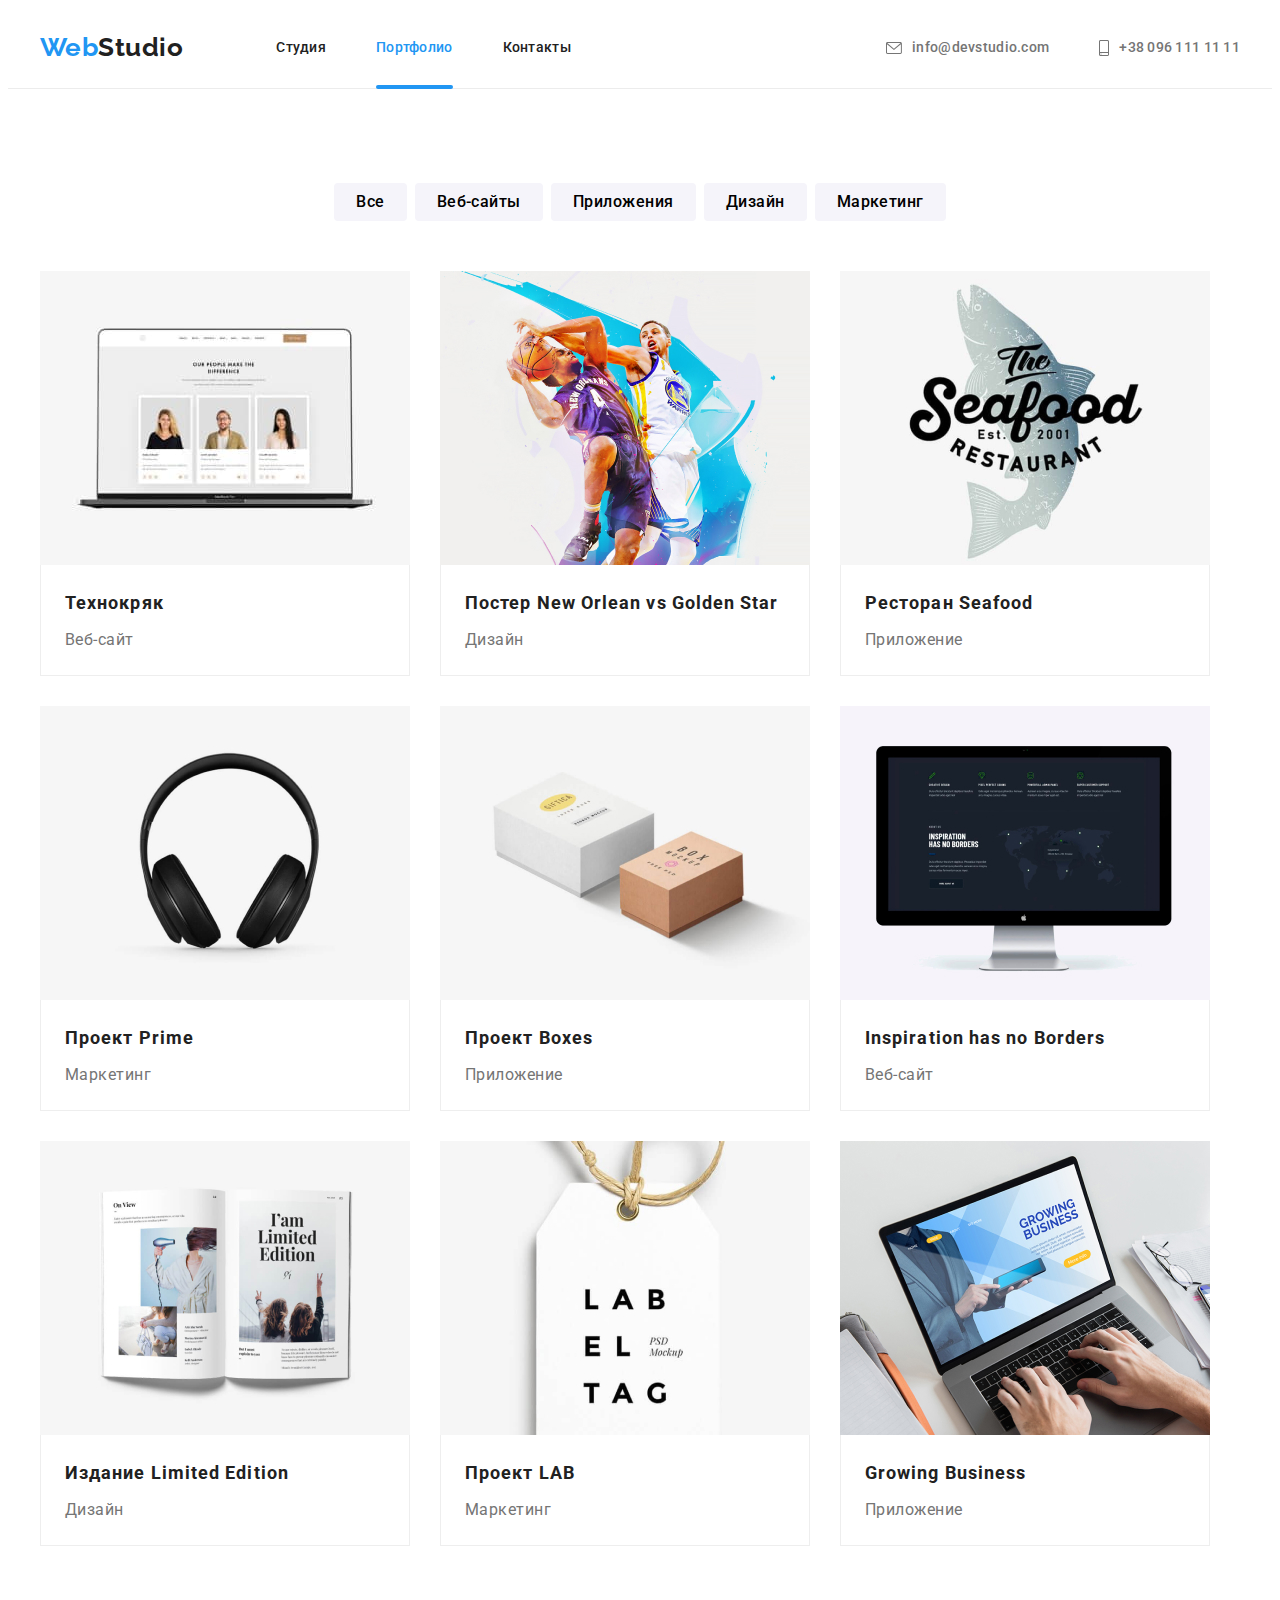
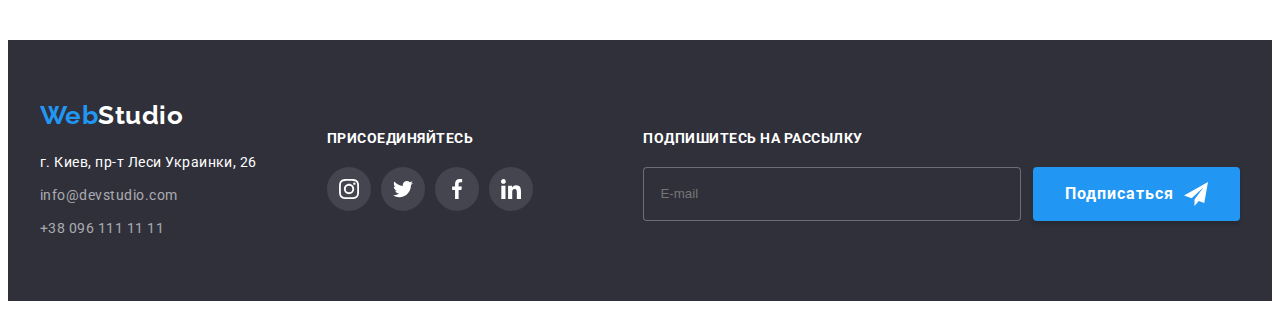
==== portfolio.html @ d3c924a5 "copy-hw-06" ====
<!DOCTYPE html>
<html lang="en">
  <head>
    <meta charset="UTF-8" />
    <meta http-equiv="X-UA-Compatible" content="IE=edge" />
    <meta name="viewport" content="width=device-width, initial-scale=1.0" />
    <title>Document</title>
    <link
      href="https://fonts.googleapis.com/css2?family=Raleway:wght@700&family=Roboto:wght@400;500;700;900&display=swap"
      rel="stylesheet"
    />

    <link
      rel="stylesheet"
      href="https://cdnjs.cloudflare.com/ajax/libs/modern-normalize/1.1.0/modern-normalize.min.css"
      integrity="sha512-wpPYUAdjBVSE4KJnH1VR1HeZfpl1ub8YT/NKx4PuQ5NmX2tKuGu6U/JRp5y+Y8XG2tV+wKQpNHVUX03MfMFn9Q=="
      crossorigin="anonymous"
      referrerpolicy="no-referrer"
    />
    <link rel="stylesheet" href="./css/styles.css" />
  </head>
  <body>
    <!--шапка сайта-->
    <header>
      <div class="container header-list">
        <a href="/" class="logo">Web<span class="logo-black">Studio</span></a>
        <nav class="nav">
          <ul class="site-nav list">
            <li class="header-item">
              <a href="./index.html" class="nav-link">Студия</a>
            </li>
            <li class="header-item">
              <a href="./portfolio.html" class="nav-link current">Портфолио</a>
            </li>
            <li class="header-item">
              <a href="" class="nav-link">Контакты</a>
            </li>
          </ul>
        </nav>

        <ul class="contact-list list">
          <li class="header-item">
            <a href="mailto:info@devstudio.com" class="contact-link">
              <svg class="contact-link-icon" width="16px" height="12px">
                <use href="./images/symbol-defs.svg#icon-envelope"></use>
              </svg>
              info@devstudio.com
            </a>
          </li>
          <li class="header-item">
            <a href="tel:+380961111111" class="contact-link"
              ><svg class="contact-link-tel" width="10px" height="16px">
                <use href="./images/symbol-defs.svg#icon-smartphone"></use>
              </svg>
              +38 096 111 11 11</a
            >
          </li>
        </ul>
      </div>
    </header>

    <main>
      <!--фитльр портфолио -->
      <section class="section-project">
        <div class="container">
          <h2 class="visually-hidden">Список фильтра кнопок</h2>

          <ul class="filter-list list">
            <li class="button-item">
              <button type="button" class="secondary-button">Все</button>
            </li>
            <li class="button-item">
              <button type="button" class="secondary-button">Веб-сайты</button>
            </li>
            <li class="button-item">
              <button type="button" class="secondary-button">Приложения</button>
            </li>
            <li class="button-item">
              <button type="button" class="secondary-button">Дизайн</button>
            </li>
            <li class="button-item">
              <button type="button" class="secondary-button">Маркетинг</button>
            </li>
          </ul>
        </div>

        <!-- Работы студии-->

        <div class="container">
          <h2 class="visually-hidden">список работ</h2>
          <ul class="portfolio-list list">
            <li class="portfolio-item">
              <div class="portfolio-img">
                <img
                  src="./images/technokryak.jpg"
                  alt="Технокряк"
                  width="370"
                />
                <div class="portfolio-overlay">
                  <p class="portfolio-overlay-text">
                    Технокряк это современная площадка распространения
                    коронавируса. Компании используют эту платформу для
                    цифрового шпионажа и атак на защищённые сервера конкурентов.
                  </p>
                </div>
              </div>
              <div class="portfolio-project-name">
                <h3 class="portfolio-title">Технокряк</h3>
                <p class="portfolio-text">Веб-сайт</p>
              </div>
            </li>
            <li class="portfolio-item">
              <div class="portfolio-img">
                <img
                  src="./images/poster.jpg"
                  alt="Постер New Orlean vs Golden Star"
                  width="370"
                />
                <div class="portfolio-overlay">
                  <p class="portfolio-overlay-text">
                    Технокряк это современная площадка распространения
                    коронавируса. Компании используют эту платформу для
                    цифрового шпионажа и атак на защищённые сервера конкурентов.
                  </p>
                </div>
              </div>
              <div class="portfolio-project-name">
                <h3 class="portfolio-title">
                  Постер New Orlean vs Golden Star
                </h3>
                <p class="portfolio-text">Дизайн</p>
              </div>
            </li>
            <li class="portfolio-item">
              <div class="portfolio-img">
                <img
                  src="./images/restourant.jpg"
                  alt="Ресторан Seafood "
                  width="370"
                />
                <div class="portfolio-overlay">
                  <p class="portfolio-overlay-text">
                    Технокряк это современная площадка распространения
                    коронавируса. Компании используют эту платформу для
                    цифрового шпионажа и атак на защищённые сервера конкурентов.
                  </p>
                </div>
              </div>
              <div class="portfolio-project-name">
                <h3 class="portfolio-title">Ресторан Seafood</h3>
                <p class="portfolio-text">Приложение</p>
              </div>
            </li>
            <li class="portfolio-item">
              <div class="portfolio-img">
                <img
                  src="./images/project-prime.jpg"
                  alt="Проект Prime "
                  width="370"
                />
                <div class="portfolio-overlay">
                  <p class="portfolio-overlay-text">
                    Технокряк это современная площадка распространения
                    коронавируса. Компании используют эту платформу для
                    цифрового шпионажа и атак на защищённые сервера конкурентов.
                  </p>
                </div>
              </div>
              <div class="portfolio-project-name">
                <h3 class="portfolio-title">Проект Prime</h3>
                <p class="portfolio-text">Маркетинг</p>
              </div>
            </li>
            <li class="portfolio-item">
              <div class="portfolio-img">
                <img
                  src="./images/project-boxes.jpg"
                  alt="Проект Boxes "
                  width="370"
                />
                <div class="portfolio-overlay">
                  <p class="portfolio-overlay-text">
                    Технокряк это современная площадка распространения
                    коронавируса. Компании используют эту платформу для
                    цифрового шпионажа и атак на защищённые сервера конкурентов.
                  </p>
                </div>
              </div>
              <div class="portfolio-project-name">
                <h3 class="portfolio-title">Проект Boxes</h3>
                <p class="portfolio-text">Приложение</p>
              </div>
            </li>
            <li class="portfolio-item">
              <div class="portfolio-img">
                <img
                  src="./images/inspiration.jpg"
                  alt="Inspiration has no Borders"
                  width="370"
                />
                <div class="portfolio-overlay">
                  <p class="portfolio-overlay-text">
                    Технокряк это современная площадка распространения
                    коронавируса. Компании используют эту платформу для
                    цифрового шпионажа и атак на защищённые сервера конкурентов.
                  </p>
                </div>
              </div>
              <div class="portfolio-project-name">
                <h3 class="portfolio-title">Inspiration has no Borders</h3>
                <p class="portfolio-text">Веб-сайт</p>
              </div>
            </li>
            <li class="portfolio-item">
              <div class="portfolio-img">
                <img
                  src="./images/limited-edition.jpg"
                  alt="Издание Limited Edition"
                  width="370"
                />
                <div class="portfolio-overlay">
                  <p class="portfolio-overlay-text">
                    Технокряк это современная площадка распространения
                    коронавируса. Компании используют эту платформу для
                    цифрового шпионажа и атак на защищённые сервера конкурентов.
                  </p>
                </div>
              </div>
              <div class="portfolio-project-name">
                <h3 class="portfolio-title">Издание Limited Edition</h3>
                <p class="portfolio-text">Дизайн</p>
              </div>
            </li>
            <li class="portfolio-item">
              <div class="portfolio-img">
                <img
                  src="./images/project-lab.jpg"
                  alt="Проект LAB"
                  width="370"
                />
                <div class="portfolio-overlay">
                  <p class="portfolio-overlay-text">
                    Технокряк это современная площадка распространения
                    коронавируса. Компании используют эту платформу для
                    цифрового шпионажа и атак на защищённые сервера конкурентов.
                  </p>
                </div>
              </div>
              <div class="portfolio-project-name">
                <h3 class="portfolio-title">Проект LAB</h3>
                <p class="portfolio-text">Маркетинг</p>
              </div>
            </li>
            <li class="portfolio-item">
              <div class="portfolio-img">
                <img
                  src="./images/growing-business.jpg"
                  alt="Growing Business"
                  width="370"
                />
                <div class="portfolio-overlay">
                  <p class="portfolio-overlay-text">
                    Технокряк это современная площадка распространения
                    коронавируса. Компании используют эту платформу для
                    цифрового шпионажа и атак на защищённые сервера конкурентов.
                  </p>
                </div>
              </div>
              <div class="portfolio-project-name">
                <h3 class="portfolio-title">Growing Business</h3>
                <p class="portfolio-text">Приложение</p>
              </div>
            </li>
          </ul>
        </div>
      </section>
    </main>
    <footer class="footer">
      <div class="container">
        <a href="/" class="logo">Web<span class="logo-white">Studio</span></a>
        <div class="footer-list">
          <address class="address">
            <ul class="secondary-contact list">
              <li class="footer-item">
                <a
                  href="https://www.google.com.ua/maps/place/%D0%B1%D1%83%D0%BB.+%D0%9B%D0%B5%D1%81%D0%B8+%D0%A3%D0%BA%D1%80%D0%B0%D0%B8%D0%BD%D0%BA%D0%B8,+26,+%D0%9A%D0%B8%D0%B5%D0%B2,+02000/@50.4265841,30.5361971,17z/data=!3m1!4b1!4m5!3m4!1s0x40d4cf0e033ecbe9:0x57a4dffefec77da0!8m2!3d50.4265807!4d30.5383858?hl=ru"
                  class="map-link"
                  >г. Киев, пр-т Леси Украинки, 26</a
                >
              </li>
              <li class="footer-item">
                <a
                  href="mailto:info@devstudio.com"
                  class="secondary-contact-link"
                  >info@devstudio.com</a
                >
              </li>
              <li class="footer-item">
                <a href="tel:+380961111111" class="secondary-contact-link"
                  >+38 096 111 11 11</a
                >
              </li>
            </ul>
          </address>
          <div class="footer-social">
            <h2 class="footer-title">присоединяйтесь</h2>
            <ul class="icon-footer list">
              <li class="icon-footer-list">
                <a href="" class="icon-footer-link">
                  <svg class="icon-footer-item" width="20px" height="20px">
                    <use href="./images/symbol-defs.svg#icon-instagram"></use>
                  </svg>
                </a>
              </li>
              <li class="icon-footer-list">
                <a href="" class="icon-footer-link">
                  <svg class="icon-footer-item" width="20px" height="20px">
                    <use href="./images/symbol-defs.svg#icon-twitter"></use>
                  </svg>
                </a>
              </li>
              <li class="icon-footer-list">
                <a href="" class="icon-footer-link">
                  <svg class="icon-footer-item" width="20px" height="20px">
                    <use href="./images/symbol-defs.svg#icon-facebook"></use>
                  </svg>
                </a>
              </li>
              <li class="icon-footer-list">
                <a href="" class="icon-footer-link">
                  <svg class="icon-footer-item" width="20px" height="20px">
                    <use href="./images/symbol-defs.svg#icon-linkedin"></use>
                  </svg>
                </a>
              </li>
            </ul>
          </div>

          <div class="footer-form-list">
            <h2 class="footer-title">Подпишитесь на рассылку</h2>
            <form action="" class="footer-form">
              <input
                type="email"
                name="user-name"
                placeholder="E-mail"
                class="footer-input"
              />
              <button type="submit" class="primary-button primary-button-flex">
                Подписаться
                <svg class="icon-footer-button" width="24px" height="24px">
                  <use href="./images/symbol.svg#icon-telegram"></use>
                </svg>
              </button>
            </form>
          </div>
        </div>
      </div>
    </footer>
  </body>
</html>
---- css/styles.css ----
/* Цвет основнго текста #757575 */

/* Вторичный текст текста #212121 */

/* Белый цвет #FFFFFF */

/* Акцент #2196F3 */

/* Цвет текста в футере rgba(255, 255, 255, 0.6) */

:root {
  --primary-text-color: #757575;
  --title-text-color: #212121;
  --accent-color: #2196f3;
  --primary-white-color: #ffffff;
  --icon-white-color: #ffffff;
  --second-bg-color: #2f303a;
  --footer-text-color: rgba(255, 255, 255, 0.6);
  --second-button-bg-color: #f5f4fa;
  --border-header-color: #ececec;
  --border-color: #eeeeee;
  --social-color: #afb1b8;
}

body {
  color: var(--primary-text-color);
  background-color: var(--primary-white-color);
  font-family: Roboto, sans-serif;
  letter-spacing: 0.03em;
}

h1,
h2,
h3,
h4,
h5,
h6,
p,
ul {
  margin: 0;
  padding: 0;
}

.visually-hidden {
  position: absolute;
  white-space: nowrap;
  width: 1px;
  height: 1px;
  overflow: hidden;
  border: 0;
  padding: 0;
  clip: rect(0 0 0 0);
  clip-path: inset(50%);
  margin: -1px;
}

header {
  border-bottom: 1px solid var(--border-header-color);
}

.header-list {
  display: flex;
  align-items: center;
}
.logo {
  color: var(--accent-color);
  text-decoration: none;
  font-family: Raleway, sans-serif;
  font-weight: bold;
  font-size: 26px;
  line-height: 1.2;
}
.logo-black {
  color: var(--title-text-color);
}
.logo-white {
  color: var(--primary-white-color);
}

.nav {
  margin-left: 93px;
}
.site-nav {
  display: flex;
}

.header-item {
  margin-left: 0px;
}

.header-item:not(:first-child) {
  margin-left: 50px;
}
.list {
  list-style: none;
}
.nav-link {
  display: block;
  padding-top: 32px;
  padding-bottom: 32px;
  color: var(--title-text-color);
  text-decoration: none;
  font-weight: 500;
  font-size: 14px;
  line-height: 1.14;
  letter-spacing: 0.02em;

  transition: color 250ms cubic-bezier(0.4, 0, 0.2, 1);
}
.nav-link.current {
  color: var(--accent-color);
  position: relative;
}

.current::after {
  content: "";

  position: absolute;
  left: 0;
  bottom: -1px;

  display: block;
  width: 100%;
  height: 4px;
  background-color: var(--accent-color);
  border-radius: 2px;
}

.contact-list {
  display: flex;
  margin-left: auto;
}
.contact-link {
  display: flex;
  align-items: center;
  color: var(--primary-text-color);
  text-decoration: none;
  font-weight: 500;
  font-size: 14px;
  line-height: 1.14;
  letter-spacing: 0.02em;

  transition: color 250ms cubic-bezier(0.4, 0, 0.2, 1);
}

.nav-link:hover,
.nav-link:focus {
  color: var(--accent-color);
}

.contact-link-icon {
  margin-right: 10px;
  fill: currentColor;
}

.contact-link-tel {
  margin-right: 10px;
  fill: currentColor;
}

.contact-link:hover,
.contact-link:focus {
  color: var(--accent-color);
}

img {
  display: block;
  max-width: 100%;
  height: auto;
}

.container {
  margin: 0 auto;
  width: 1200px;
  padding: 0 15px;
}

.section-quality {
  padding-top: 94px;
  padding-bottom: 47px;
}

.section-company {
  padding-top: 47px;
  padding-bottom: 47px;
}

.section-team {
  background-color: var(--second-button-bg-color);
  padding-top: 47px;
  padding-bottom: 94px;
}

/* hero */
.hero {
  background-color: var(--second-bg-color);
  text-align: center;
  padding: 200px 0;
}
.hero-title {
  color: var(--primary-white-color);
  font-weight: 900;
  font-size: 44px;
  line-height: 1.36;
  letter-spacing: 0.06em;
  text-transform: uppercase;
  margin-bottom: 30px;
}

/* Overlay */
.hero-overlay {
  max-width: 1600px;
  margin: 0 auto;
  background-image: linear-gradient(
      rgba(47, 48, 58, 0.4),
      rgba(47, 48, 58, 0.4)
    ),
    url("../images/hero-img.jpg");
  background-size: cover;
  background-position: center;
}

.backdrop {
  position: fixed;
  z-index: 100;
  top: 0;
  left: 0;
  width: 100%;
  height: 100%;
  background: rgba(0, 0, 0, 0.2);
  transition: opacity 250ms cubic-bezier(0.4, 0, 0.2, 1),
    visibility 250ms cubic-bezier(0.4, 0, 0.2, 1);
}

.is-hidden {
  opacity: 0;
  pointer-events: none;
  visibility: hidden;
}

.backdrop.is-hidden .modal {
  transform: translate(-50%, -50%) scale(0.4);
}

.modal {
  position: absolute;
  top: 50%;
  left: 50%;

  width: 528px;
  min-height: 581px;
  padding: 40px;
  background-color: var(--primary-white-color);
  box-shadow: 0px 1px 3px rgba(0, 0, 0, 0.12), 0px 1px 1px rgba(0, 0, 0, 0.14),
    0px 2px 1px rgba(0, 0, 0, 0.2);
  border-radius: 4px;
  transform: translate(-50%, -50%) scale(1);
  transition: transform 350ms cubic-bezier(0.4, 0, 0.2, 1);
}

.modal-close {
  position: absolute;
  top: 8px;
  right: 8px;
  border: 1px solid rgba(0, 0, 0, 0.1);
  border-radius: 50%;
  background-color: var(--primary-white-color);
  width: 30px;
  height: 30px;
  cursor: pointer;
  display: flex;
  align-items: center;
  justify-content: center;
  transition: color 250ms cubic-bezier(0.4, 0, 0.2, 1);
}

.icon-close {
  fill: currentColor;
}

.modal-close:hover,
.modal-close:focus {
  color: var(--accent-color);
}

.modal-title {
  font-weight: 700;
  font-size: 20px;
  line-height: 1.15;
  text-align: center;
  color: var(--title-text-color);
  margin-bottom: 12px;
}
.form-fild-input {
  margin-bottom: 10px;
}
.input-wrap {
  position: relative;
}
.icon-input {
  position: absolute;
  top: 50%;
  transform: translateY(-50%);
  left: 12px;
  transition: fill 250ms cubic-bezier(0.4, 0, 0.2, 1);
}

.input:focus + .icon-input {
  fill: var(--accent-color);
}

.input:focus,
.textarea-text:focus {
  border-color: var(--accent-color);
}
.label {
  display: block;
  text-align: left;
  font-size: 12px;
  line-height: 1.17;
  letter-spacing: 0.01em;
  margin-bottom: 4px;
}
.input {
  width: 448px;
  height: 40px;
  padding-left: 42px;
  border: 1px solid rgba(33, 33, 33, 0.2);
  border-radius: 4px;
  outline: none;
  cursor: pointer;
  transition: border-color 250ms cubic-bezier(0.4, 0, 0.2, 1);
}

.form-fild-textarea {
  margin-bottom: 20px;
}
.textarea-text {
  width: 100%;
  height: 120px;
  border: 1px solid rgba(33, 33, 33, 0.2);
  border-radius: 4px;
  padding: 12px 16px;

  outline: none;
  resize: none;
  cursor: pointer;
  transition: border-color 250ms cubic-bezier(0.4, 0, 0.2, 1);
}

.textarea-text::placeholder {
  font-size: 14px;
  line-height: 1.14;
  letter-spacing: 0.01em;
  color: rgba(117, 117, 117, 0.5);
}

.form-field-checkbox {
  display: flex;
  margin-bottom: 30px;
  align-items: center;
}
.contract-text {
  display: flex;
  align-items: center;
  font-size: 14px;
  line-height: 1.71;
}

.contract-link {
  font-size: 14px;
  line-height: 1.71;
  color: var(--accent-color);
  margin-left: 7px;
}
.check-item {
  display: flex;
  align-items: center;
  justify-content: center;
  width: 16px;
  height: 15px;
  border: 2px solid var(--title-text-color);
  border-radius: 2px;
  margin-right: 8px;
  cursor: pointer;
  transition: background-color 250ms cubic-bezier(0.4, 0, 0.2, 1);
}

.icon-check {
  fill: var(--icon-white-color);
}
.checkbox:checked + .check-item {
  background-color: var(--accent-color);
  border: none;
}

/* section */

.section-title {
  color: var(--title-text-color);
  font-size: 36px;
  line-height: 1.17;
  margin-bottom: 50px;
}

/* quality */
.quality-list {
  display: flex;
}

.main-item {
  margin-left: 0px;
}

.main-item:not(:first-child) {
  margin-left: 30px;
}
.quality-title {
  color: var(--title-text-color);
  font-size: 14px;
  line-height: 1.14;
  text-transform: uppercase;
  margin-bottom: 10px;
}
.quality-text {
  font-size: 14px;
  line-height: 1.71;
}

.icon-quality {
  display: flex;
  background: var(--second-button-bg-color);
  margin-bottom: 30px;
  padding: 25px 0px;
  justify-content: center;
  border-radius: 4px;
}

.icon {
  display: block;
}

.service-list {
  display: flex;
}

.service-img {
  position: relative;
}

.service-overlay {
  position: absolute;
  display: flex;
  align-items: center;
  justify-content: center;
  left: 0px;
  bottom: 0px;
  width: 100%;
  height: 70px;

  background-color: rgba(47, 48, 58, 0.8);
}

.service-overlay-text {
  font-weight: 700;
  font-size: 14px;
  line-height: 1.14;
  text-transform: uppercase;
  color: var(--primary-white-color);
}

.team-list {
  display: flex;
}

.teamate-info {
  background-color: var(--primary-white-color);
  padding: 30px 0;
  border-radius: 0px 0px 4px 4px;
}
.teamate-name {
  color: var(--title-text-color);
  font-weight: 500;
  font-size: 16px;
  line-height: 1.19;
  margin-bottom: 10px;
  text-align: center;
}
.teamate-text {
  font-size: 16px;
  line-height: 1.19;
  text-align: center;
  margin-bottom: 16px;
}

.team-shadow {
  box-shadow: 0px 1px 3px rgba(0, 0, 0, 0.12), 0px 1px 1px rgba(0, 0, 0, 0.14),
    0px 2px 1px rgba(0, 0, 0, 0.2);
}

.icon-social {
  display: flex;
  justify-content: center;
}

.icon-contact-link {
  display: flex;
  justify-content: center;
  align-items: center;
  width: 44px;
  height: 44px;
  border-radius: 50%;
  color: var(--social-color);

  transition: color 250ms cubic-bezier(0.4, 0, 0.2, 1),
    background-color 250ms cubic-bezier(0.4, 0, 0.2, 1);
}

.icon-social-item {
  fill: currentColor;
}
.icon-contact-link:hover,
.icon-contact-link:focus {
  background-color: var(--accent-color);
  color: var(--icon-white-color);
}

.icon-contact-list:not(:first-child) {
  margin-left: 10px;
}

/* client */
.section-client {
  padding: 94px 0;
}
.client-title {
  font-size: 36px;
  line-height: 1.17;
  color: var(--title-text-color);
  text-align: center;
  margin-bottom: 50px;
}
.client {
  display: flex;
}
.icon-client {
  display: flex;
  justify-content: center;
  width: 170px;
  padding: 16px 0;
  border: 1px solid var(--social-color);
  border-radius: 4px;
  color: var(--social-color);
  transition: color 250ms cubic-bezier(0.4, 0, 0.2, 1),
    border 250ms cubic-bezier(0.4, 0, 0.2, 1);
}
.client-list:not(:first-child) {
  margin-left: 30px;
}
.icon-client-item {
  fill: currentColor;
}

.icon-client:focus,
.icon-client:hover {
  border: 1px solid var(--accent-color);
  color: var(--accent-color);
}
/* button */
.primary-button {
  background-color: var(--accent-color);
  cursor: pointer;
  color: var(--primary-white-color);
  font-family: inherit;
  font-weight: bold;
  font-size: 16px;
  line-height: 1.87;
  letter-spacing: 0.06em;
  padding: 10px 32px;
  border: 0px;
  border-radius: 4px;
  display: block;
  min-width: 200px;
  min-height: 50px;
  margin: 0 auto;
  box-shadow: 0px 4px 4px rgba(0, 0, 0, 0.15);
}

.secondary-button {
  padding: 6px 22px;
  background-color: var(--second-button-bg-color);
  cursor: pointer;
  font-family: inherit;
  font-weight: 500;
  font-size: 16px;
  line-height: 1.62;
  letter-spacing: 0.03em;
  border: 0px;
  border-radius: 4px;
  transition: color 250ms cubic-bezier(0.4, 0, 0.2, 1),
    background-color 250ms cubic-bezier(0.4, 0, 0.2, 1),
    box-shadow 250ms cubic-bezier(0.4, 0, 0.2, 1);
}

.button-item {
  margin-left: 0px;
}

.button-item:not(:first-child) {
  margin-left: 8px;
}

.secondary-button:hover,
.secondary-button:focus {
  background-color: var(--accent-color);
  color: var(--primary-white-color);
  box-shadow: 0px 3px 1px rgba(0, 0, 0, 0.1), 0px 1px 2px rgba(0, 0, 0, 0.08),
    0px 2px 2px rgba(0, 0, 0, 0.12);
}

.footer {
  background-color: var(--second-bg-color);
  padding: 60px 0;
}

.footer-list {
  display: flex;
}
.address {
  font-style: normal;
  margin-top: 20px;
}

.map-link {
  display: inline-block;
  color: var(--primary-white-color);
  text-decoration: none;
  font-size: 14px;
  line-height: 1.71;
  transition: color 250ms cubic-bezier(0.4, 0, 0.2, 1);
}

.secondary-contact-link {
  display: inline-block;
  color: var(--footer-text-color);
  text-decoration: none;
  font-size: 14px;
  line-height: 1.71;
  transition: color 250ms cubic-bezier(0.4, 0, 0.2, 1);
}

.map-link:hover,
.map-link:focus {
  color: var(--accent-color);
}
.secondary-contact-link:hover,
.secondary-contact-link:focus {
  color: var(--accent-color);
}

.footer-item {
  margin-bottom: 0;
}

.footer-item:not(:last-child) {
  margin-bottom: 9px;
}

.footer-social {
  margin-left: 70px;
}
.footer-title {
  font-size: 14px;
  line-height: 1.14;
  color: var(--primary-white-color);
  text-transform: uppercase;
  margin-bottom: 20px;
}

.icon-footer {
  display: flex;
}

.icon-footer-link {
  display: flex;
  justify-content: center;
  align-items: center;
  width: 44px;
  height: 44px;
  border-radius: 50%;
  color: var(--icon-white-color);
  background-color: rgba(255, 255, 255, 0.1);
  transition: background-color 250ms cubic-bezier(0.4, 0, 0.2, 1);
}

.icon-footer-link:hover,
.icon-footer-link:focus {
  background-color: var(--accent-color);
}

.icon-footer-item {
  fill: currentColor;
}

.icon-footer-list:not(:first-child) {
  margin-left: 10px;
}

.footer-form {
  display: flex;
}

.footer-form-list {
  margin-left: auto;
}
.footer-input {
  width: 358px;
  height: 50px;
  margin-right: 12px;
  padding-left: 16px;
  border: 1px solid rgba(255, 255, 255, 0.3);
  border-radius: 4px;
  background-color: var(--second-bg-color);
  outline: none;
  color: var(--icon-white-color);
}
.primary-button-flex {
  display: flex;
  align-items: center;
}

.icon-footer-button {
  fill: currentColor;
  margin-left: 10px;
}
/* Portfolio */

.section-project {
  padding: 94px 0;
}

.filter-list {
  display: flex;
  justify-content: center;
  margin-bottom: 50px;
}

.portfolio-project-name {
  padding: 20px 24px;
  border: 1px solid var(--border-color);
  border-top: none;
}

.portfolio-list {
  display: flex;
  flex-wrap: wrap;
}

.portfolio-item {
  width: 370px;
}
.portfolio-item:not(:nth-child(3n)) {
  margin-right: 30px;
}

.portfolio-item:not(:nth-last-child(-n + 3)) {
  margin-bottom: 30px;
}

.portfolio-item:hover,
.portfolio-item:focus {
  box-shadow: 0px 1px 1px rgba(0, 0, 0, 0.12), 0px 4px 4px rgba(0, 0, 0, 0.06),
    1px 4px 6px rgba(0, 0, 0, 0.16);
}

.portfolio-img {
  position: relative;
  overflow: hidden;
}

.portfolio-item:focus .portfolio-overlay,
.portfolio-item:hover .portfolio-overlay {
  transform: translateY(0);
}

.portfolio-overlay {
  position: absolute;
  top: 0;
  left: 0;
  width: 100%;
  height: 100%;
  padding: 63px 24px;
  background: rgba(33, 150, 243, 0.9);

  transform: translatey(100%);
  transition: transform 250ms cubic-bezier(0.4, 0, 0.2, 1);
}

.portfolio-overlay-text {
  font-size: 18px;
  line-height: 1.56;

  color: var(--primary-white-color);
}

.portfolio-title {
  margin-bottom: 4px;
  color: var(--title-text-color);
  font-size: 18px;
  line-height: 2;
  letter-spacing: 0.06em;
}
.portfolio-text {
  font-size: 16px;
  line-height: 1.87;
  letter-spacing: 0.03em;
}
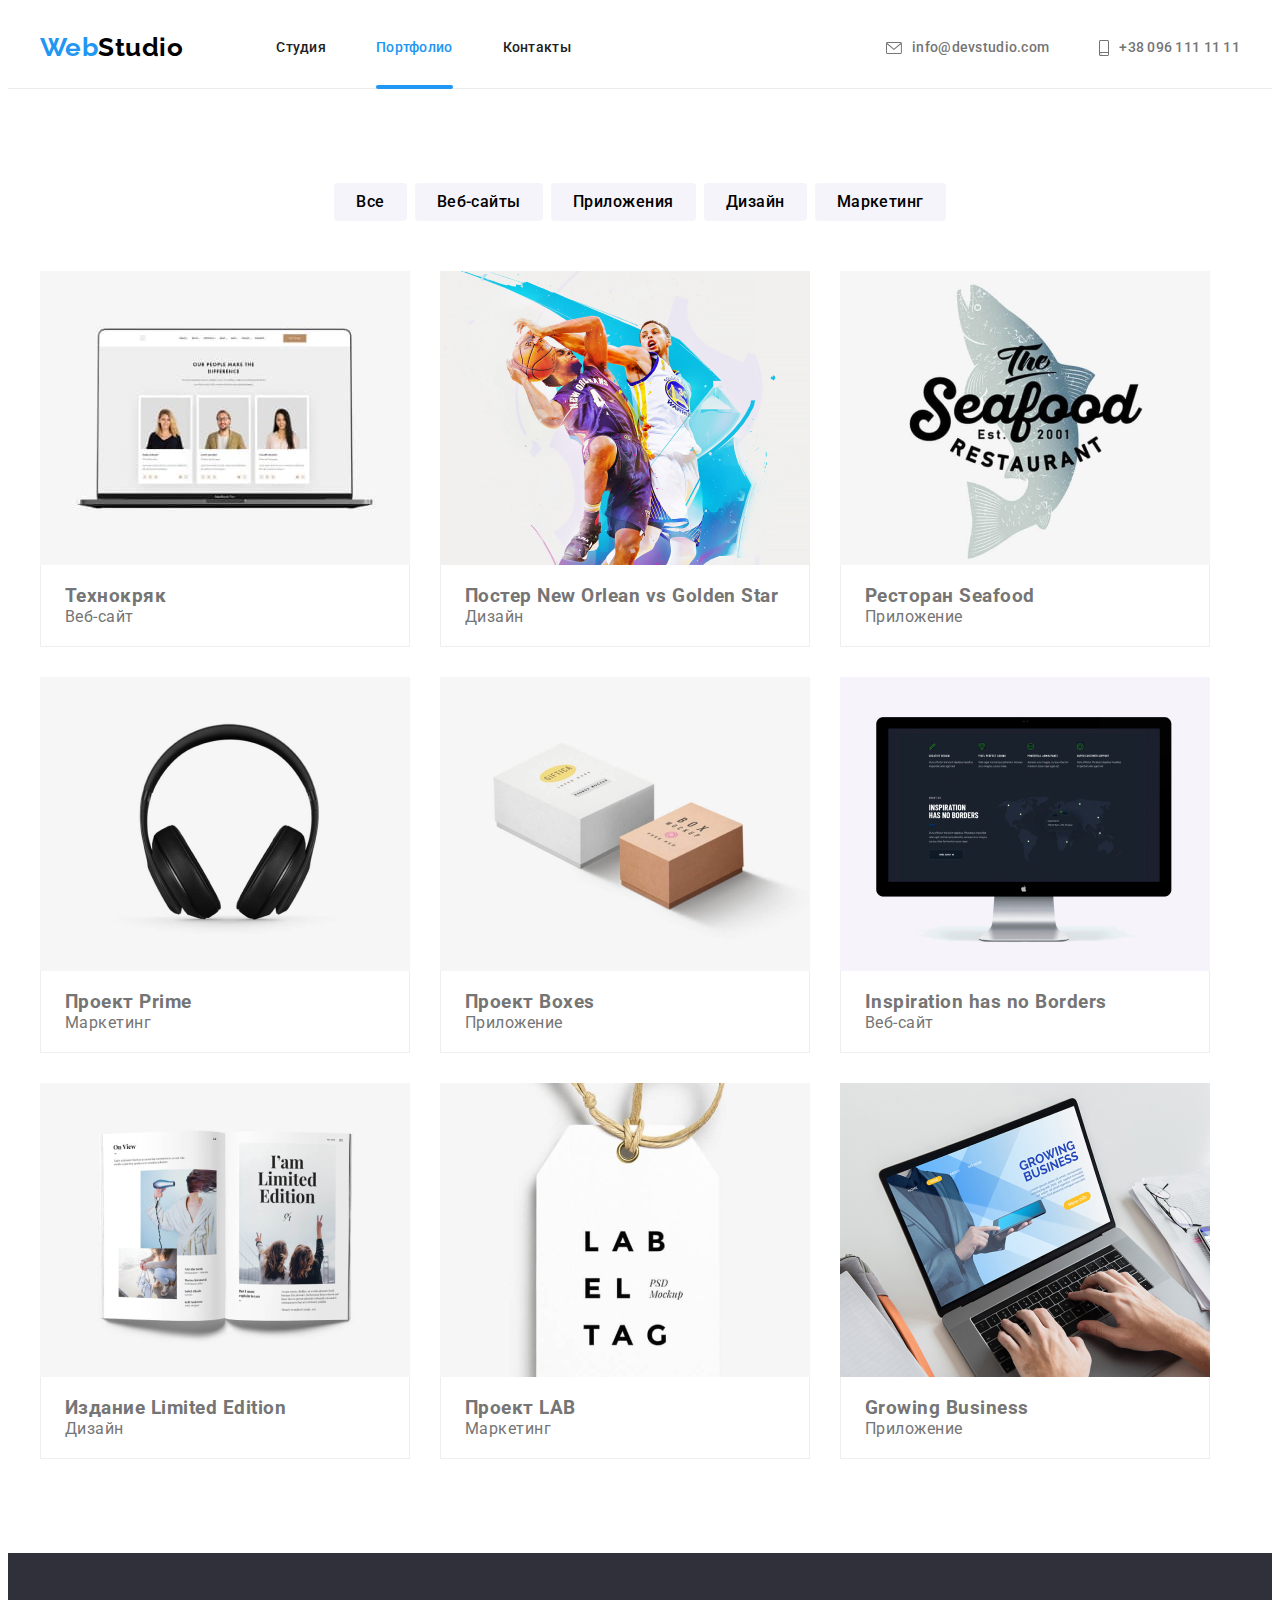
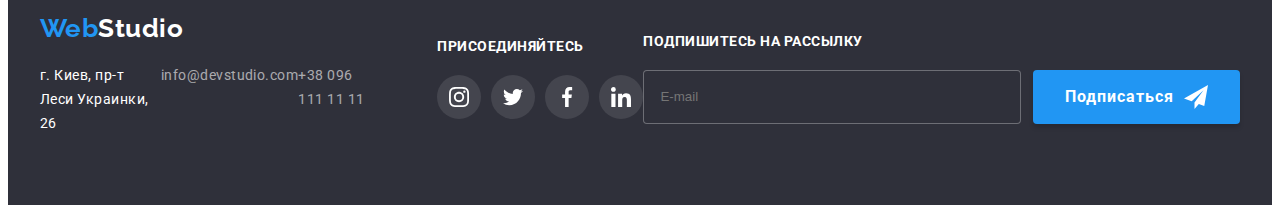
==== commit 0da42fa8: "correction-hw-07" ====
--- a/portfolio.html
+++ b/portfolio.html
@@ -18,257 +18,259 @@
       referrerpolicy="no-referrer"
     />
     <link rel="stylesheet" href="./css/styles.css" />
+    <link rel="stylesheet" href="./css/main.min.css" />
   </head>
   <body>
     <!--шапка сайта-->
-    <header>
-      <div class="container header-list">
-        <a href="/" class="logo">Web<span class="logo-black">Studio</span></a>
-        <nav class="nav">
+    <header class="header">
+      <div class="container header__list">
+        <a href="/" class="logo">Web<span class="logo__studio">Studio</span></a>
+        <nav class="header__nav">
           <ul class="site-nav list">
             <li class="header-item">
-              <a href="./index.html" class="nav-link">Студия</a>
-            </li>
-            <li class="header-item">
-              <a href="./portfolio.html" class="nav-link current">Портфолио</a>
-            </li>
-            <li class="header-item">
-              <a href="" class="nav-link">Контакты</a>
+              <a href="./index.html" class="site-nav__link">Студия</a>
+            </li>
+            <li class="header-item">
+              <a href="./portfolio.html" class="site-nav__link current"
+                >Портфолио</a
+              >
+            </li>
+            <li class="header-item">
+              <a href="" class="site-nav__link">Контакты</a>
             </li>
           </ul>
         </nav>
-
-        <ul class="contact-list list">
-          <li class="header-item">
-            <a href="mailto:info@devstudio.com" class="contact-link">
-              <svg class="contact-link-icon" width="16px" height="12px">
-                <use href="./images/symbol-defs.svg#icon-envelope"></use>
-              </svg>
-              info@devstudio.com
-            </a>
-          </li>
-          <li class="header-item">
-            <a href="tel:+380961111111" class="contact-link"
-              ><svg class="contact-link-tel" width="10px" height="16px">
-                <use href="./images/symbol-defs.svg#icon-smartphone"></use>
-              </svg>
-              +38 096 111 11 11</a
-            >
-          </li>
-        </ul>
+        <div class="header__contact">
+          <ul class="contact-list list">
+            <li class="header-item">
+              <a href="mailto:info@devstudio.com" class="contact-list__link">
+                <svg class="contact-list__icon" width="16px" height="12px">
+                  <use href="./images/symbol-defs.svg#icon-envelope"></use>
+                </svg>
+                info@devstudio.com
+              </a>
+            </li>
+            <li class="header-item">
+              <a href="tel:+380961111111" class="contact-list__link"
+                ><svg class="contact-list__icon" width="10px" height="16px">
+                  <use href="./images/symbol-defs.svg#icon-smartphone"></use>
+                </svg>
+                +38 096 111 11 11</a
+              >
+            </li>
+          </ul>
+        </div>
       </div>
     </header>
 
     <main>
       <!--фитльр портфолио -->
-      <section class="section-project">
+      <section class="section">
         <div class="container">
           <h2 class="visually-hidden">Список фильтра кнопок</h2>
 
           <ul class="filter-list list">
-            <li class="button-item">
+            <li class="filter-list__item">
               <button type="button" class="secondary-button">Все</button>
             </li>
-            <li class="button-item">
+            <li class="filter-list__item">
               <button type="button" class="secondary-button">Веб-сайты</button>
             </li>
-            <li class="button-item">
+            <li class="filter-list__item">
               <button type="button" class="secondary-button">Приложения</button>
             </li>
-            <li class="button-item">
+            <li class="filter-list__item">
               <button type="button" class="secondary-button">Дизайн</button>
             </li>
-            <li class="button-item">
+            <li class="filter-list__item">
               <button type="button" class="secondary-button">Маркетинг</button>
             </li>
           </ul>
-        </div>
-
-        <!-- Работы студии-->
-
-        <div class="container">
+
+          <!-- Работы студии-->
+
           <h2 class="visually-hidden">список работ</h2>
           <ul class="portfolio-list list">
-            <li class="portfolio-item">
-              <div class="portfolio-img">
+            <li class="portfolio-list__item">
+              <div class="portfolio-list__img-wrapper">
                 <img
                   src="./images/technokryak.jpg"
                   alt="Технокряк"
                   width="370"
                 />
-                <div class="portfolio-overlay">
-                  <p class="portfolio-overlay-text">
-                    Технокряк это современная площадка распространения
-                    коронавируса. Компании используют эту платформу для
-                    цифрового шпионажа и атак на защищённые сервера конкурентов.
-                  </p>
-                </div>
-              </div>
-              <div class="portfolio-project-name">
-                <h3 class="portfolio-title">Технокряк</h3>
-                <p class="portfolio-text">Веб-сайт</p>
-              </div>
-            </li>
-            <li class="portfolio-item">
-              <div class="portfolio-img">
+                <div class="portfolio-list__overlay">
+                  <p class="portfolio-list__overlay-text">
+                    Технокряк это современная площадка распространения
+                    коронавируса. Компании используют эту платформу для
+                    цифрового шпионажа и атак на защищённые сервера конкурентов.
+                  </p>
+                </div>
+              </div>
+              <div class="portfolio-list__type">
+                <h3 class="portfolio-list__name">Технокряк</h3>
+                <p class="portfolio-list__description">Веб-сайт</p>
+              </div>
+            </li>
+            <li class="portfolio-list__item">
+              <div class="portfolio-list__img-wrapper">
                 <img
                   src="./images/poster.jpg"
                   alt="Постер New Orlean vs Golden Star"
                   width="370"
                 />
-                <div class="portfolio-overlay">
-                  <p class="portfolio-overlay-text">
-                    Технокряк это современная площадка распространения
-                    коронавируса. Компании используют эту платформу для
-                    цифрового шпионажа и атак на защищённые сервера конкурентов.
-                  </p>
-                </div>
-              </div>
-              <div class="portfolio-project-name">
-                <h3 class="portfolio-title">
+                <div class="portfolio-list__overlay">
+                  <p class="portfolio-list__overlay-text">
+                    Технокряк это современная площадка распространения
+                    коронавируса. Компании используют эту платформу для
+                    цифрового шпионажа и атак на защищённые сервера конкурентов.
+                  </p>
+                </div>
+              </div>
+              <div class="portfolio-list__type">
+                <h3 class="portfolio-list__name">
                   Постер New Orlean vs Golden Star
                 </h3>
-                <p class="portfolio-text">Дизайн</p>
-              </div>
-            </li>
-            <li class="portfolio-item">
-              <div class="portfolio-img">
+                <p class="portfolio-list__description">Дизайн</p>
+              </div>
+            </li>
+            <li class="portfolio-list__item">
+              <div class="portfolio-list__img-wrapper">
                 <img
                   src="./images/restourant.jpg"
                   alt="Ресторан Seafood "
                   width="370"
                 />
-                <div class="portfolio-overlay">
-                  <p class="portfolio-overlay-text">
-                    Технокряк это современная площадка распространения
-                    коронавируса. Компании используют эту платформу для
-                    цифрового шпионажа и атак на защищённые сервера конкурентов.
-                  </p>
-                </div>
-              </div>
-              <div class="portfolio-project-name">
-                <h3 class="portfolio-title">Ресторан Seafood</h3>
-                <p class="portfolio-text">Приложение</p>
-              </div>
-            </li>
-            <li class="portfolio-item">
-              <div class="portfolio-img">
+                <div class="portfolio-list__overlay">
+                  <p class="portfolio-list__overlay-text">
+                    Технокряк это современная площадка распространения
+                    коронавируса. Компании используют эту платформу для
+                    цифрового шпионажа и атак на защищённые сервера конкурентов.
+                  </p>
+                </div>
+              </div>
+              <div class="portfolio-list__type">
+                <h3 class="portfolio-list__name">Ресторан Seafood</h3>
+                <p class="portfolio-list__description">Приложение</p>
+              </div>
+            </li>
+            <li class="portfolio-list__item">
+              <div class="portfolio-list__img-wrapper">
                 <img
                   src="./images/project-prime.jpg"
                   alt="Проект Prime "
                   width="370"
                 />
-                <div class="portfolio-overlay">
-                  <p class="portfolio-overlay-text">
-                    Технокряк это современная площадка распространения
-                    коронавируса. Компании используют эту платформу для
-                    цифрового шпионажа и атак на защищённые сервера конкурентов.
-                  </p>
-                </div>
-              </div>
-              <div class="portfolio-project-name">
-                <h3 class="portfolio-title">Проект Prime</h3>
-                <p class="portfolio-text">Маркетинг</p>
-              </div>
-            </li>
-            <li class="portfolio-item">
-              <div class="portfolio-img">
+                <div class="portfolio-list__overlay">
+                  <p class="portfolio-list__overlay-text">
+                    Технокряк это современная площадка распространения
+                    коронавируса. Компании используют эту платформу для
+                    цифрового шпионажа и атак на защищённые сервера конкурентов.
+                  </p>
+                </div>
+              </div>
+              <div class="portfolio-list__type">
+                <h3 class="portfolio-list__name">Проект Prime</h3>
+                <p class="portfolio-list__description">Маркетинг</p>
+              </div>
+            </li>
+            <li class="portfolio-list__item">
+              <div class="portfolio-list__img-wrapper">
                 <img
                   src="./images/project-boxes.jpg"
                   alt="Проект Boxes "
                   width="370"
                 />
-                <div class="portfolio-overlay">
-                  <p class="portfolio-overlay-text">
-                    Технокряк это современная площадка распространения
-                    коронавируса. Компании используют эту платформу для
-                    цифрового шпионажа и атак на защищённые сервера конкурентов.
-                  </p>
-                </div>
-              </div>
-              <div class="portfolio-project-name">
-                <h3 class="portfolio-title">Проект Boxes</h3>
-                <p class="portfolio-text">Приложение</p>
-              </div>
-            </li>
-            <li class="portfolio-item">
-              <div class="portfolio-img">
+                <div class="portfolio-list__overlay">
+                  <p class="portfolio-list__overlay-text">
+                    Технокряк это современная площадка распространения
+                    коронавируса. Компании используют эту платформу для
+                    цифрового шпионажа и атак на защищённые сервера конкурентов.
+                  </p>
+                </div>
+              </div>
+              <div class="portfolio-list__type">
+                <h3 class="portfolio-list__name">Проект Boxes</h3>
+                <p class="portfolio-list__description">Приложение</p>
+              </div>
+            </li>
+            <li class="portfolio-list__item">
+              <div class="portfolio-list__img-wrapper">
                 <img
                   src="./images/inspiration.jpg"
                   alt="Inspiration has no Borders"
                   width="370"
                 />
-                <div class="portfolio-overlay">
-                  <p class="portfolio-overlay-text">
-                    Технокряк это современная площадка распространения
-                    коронавируса. Компании используют эту платформу для
-                    цифрового шпионажа и атак на защищённые сервера конкурентов.
-                  </p>
-                </div>
-              </div>
-              <div class="portfolio-project-name">
-                <h3 class="portfolio-title">Inspiration has no Borders</h3>
-                <p class="portfolio-text">Веб-сайт</p>
-              </div>
-            </li>
-            <li class="portfolio-item">
-              <div class="portfolio-img">
+                <div class="portfolio-list__overlay">
+                  <p class="portfolio-list__overlay-text">
+                    Технокряк это современная площадка распространения
+                    коронавируса. Компании используют эту платформу для
+                    цифрового шпионажа и атак на защищённые сервера конкурентов.
+                  </p>
+                </div>
+              </div>
+              <div class="portfolio-list__type">
+                <h3 class="portfolio-list__name">Inspiration has no Borders</h3>
+                <p class="portfolio-list__description">Веб-сайт</p>
+              </div>
+            </li>
+            <li class="portfolio-list__item">
+              <div class="portfolio-list__img-wrapper">
                 <img
                   src="./images/limited-edition.jpg"
                   alt="Издание Limited Edition"
                   width="370"
                 />
-                <div class="portfolio-overlay">
-                  <p class="portfolio-overlay-text">
-                    Технокряк это современная площадка распространения
-                    коронавируса. Компании используют эту платформу для
-                    цифрового шпионажа и атак на защищённые сервера конкурентов.
-                  </p>
-                </div>
-              </div>
-              <div class="portfolio-project-name">
-                <h3 class="portfolio-title">Издание Limited Edition</h3>
-                <p class="portfolio-text">Дизайн</p>
-              </div>
-            </li>
-            <li class="portfolio-item">
-              <div class="portfolio-img">
+                <div class="portfolio-list__overlay">
+                  <p class="portfolio-list__overlay-text">
+                    Технокряк это современная площадка распространения
+                    коронавируса. Компании используют эту платформу для
+                    цифрового шпионажа и атак на защищённые сервера конкурентов.
+                  </p>
+                </div>
+              </div>
+              <div class="portfolio-list__type">
+                <h3 class="portfolio-list__name">Издание Limited Edition</h3>
+                <p class="portfolio-list__description">Дизайн</p>
+              </div>
+            </li>
+            <li class="portfolio-list__item">
+              <div class="portfolio-list__img-wrapper">
                 <img
                   src="./images/project-lab.jpg"
                   alt="Проект LAB"
                   width="370"
                 />
-                <div class="portfolio-overlay">
-                  <p class="portfolio-overlay-text">
-                    Технокряк это современная площадка распространения
-                    коронавируса. Компании используют эту платформу для
-                    цифрового шпионажа и атак на защищённые сервера конкурентов.
-                  </p>
-                </div>
-              </div>
-              <div class="portfolio-project-name">
-                <h3 class="portfolio-title">Проект LAB</h3>
-                <p class="portfolio-text">Маркетинг</p>
-              </div>
-            </li>
-            <li class="portfolio-item">
-              <div class="portfolio-img">
+                <div class="portfolio-list__overlay">
+                  <p class="portfolio-list__overlay-text">
+                    Технокряк это современная площадка распространения
+                    коронавируса. Компании используют эту платформу для
+                    цифрового шпионажа и атак на защищённые сервера конкурентов.
+                  </p>
+                </div>
+              </div>
+              <div class="portfolio-list__type">
+                <h3 class="portfolio-list__name">Проект LAB</h3>
+                <p class="portfolio-list__description">Маркетинг</p>
+              </div>
+            </li>
+            <li class="portfolio-list__item">
+              <div class="portfolio-list__img-wrapper">
                 <img
                   src="./images/growing-business.jpg"
                   alt="Growing Business"
                   width="370"
                 />
-                <div class="portfolio-overlay">
-                  <p class="portfolio-overlay-text">
-                    Технокряк это современная площадка распространения
-                    коронавируса. Компании используют эту платформу для
-                    цифрового шпионажа и атак на защищённые сервера конкурентов.
-                  </p>
-                </div>
-              </div>
-              <div class="portfolio-project-name">
-                <h3 class="portfolio-title">Growing Business</h3>
-                <p class="portfolio-text">Приложение</p>
+                <div class="portfolio-list__overlay">
+                  <p class="portfolio-list__overlay-text">
+                    Технокряк это современная площадка распространения
+                    коронавируса. Компании используют эту платформу для
+                    цифрового шпионажа и атак на защищённые сервера конкурентов.
+                  </p>
+                </div>
+              </div>
+              <div class="portfolio-list__type">
+                <h3 class="portfolio-list__name">Growing Business</h3>
+                <p class="portfolio-list__description">Приложение</p>
               </div>
             </li>
           </ul>
@@ -276,83 +278,99 @@
       </section>
     </main>
     <footer class="footer">
-      <div class="container">
-        <a href="/" class="logo">Web<span class="logo-white">Studio</span></a>
-        <div class="footer-list">
-          <address class="address">
-            <ul class="secondary-contact list">
-              <li class="footer-item">
+      <div class="container footer__container">
+        <div>
+          <a href="/" class="logo"
+            >Web<span class="logo__studio--secondary">Studio</span></a
+          >
+          <address class="footer-address">
+            <ul class="footer-list list">
+              <li class="footer-list__item">
                 <a
                   href="https://www.google.com.ua/maps/place/%D0%B1%D1%83%D0%BB.+%D0%9B%D0%B5%D1%81%D0%B8+%D0%A3%D0%BA%D1%80%D0%B0%D0%B8%D0%BD%D0%BA%D0%B8,+26,+%D0%9A%D0%B8%D0%B5%D0%B2,+02000/@50.4265841,30.5361971,17z/data=!3m1!4b1!4m5!3m4!1s0x40d4cf0e033ecbe9:0x57a4dffefec77da0!8m2!3d50.4265807!4d30.5383858?hl=ru"
-                  class="map-link"
+                  class="footer-list__map-link"
                   >г. Киев, пр-т Леси Украинки, 26</a
                 >
               </li>
-              <li class="footer-item">
-                <a
-                  href="mailto:info@devstudio.com"
-                  class="secondary-contact-link"
+              <li class="footer-list__item">
+                <a href="mailto:info@devstudio.com" class="footer-list__link"
                   >info@devstudio.com</a
                 >
               </li>
-              <li class="footer-item">
-                <a href="tel:+380961111111" class="secondary-contact-link"
+              <li class="footer-list__item">
+                <a href="tel:+380961111111" class="footer-list__link"
                   >+38 096 111 11 11</a
                 >
               </li>
             </ul>
           </address>
-          <div class="footer-social">
-            <h2 class="footer-title">присоединяйтесь</h2>
-            <ul class="icon-footer list">
-              <li class="icon-footer-list">
-                <a href="" class="icon-footer-link">
-                  <svg class="icon-footer-item" width="20px" height="20px">
-                    <use href="./images/symbol-defs.svg#icon-instagram"></use>
-                  </svg>
-                </a>
-              </li>
-              <li class="icon-footer-list">
-                <a href="" class="icon-footer-link">
-                  <svg class="icon-footer-item" width="20px" height="20px">
-                    <use href="./images/symbol-defs.svg#icon-twitter"></use>
-                  </svg>
-                </a>
-              </li>
-              <li class="icon-footer-list">
-                <a href="" class="icon-footer-link">
-                  <svg class="icon-footer-item" width="20px" height="20px">
-                    <use href="./images/symbol-defs.svg#icon-facebook"></use>
-                  </svg>
-                </a>
-              </li>
-              <li class="icon-footer-list">
-                <a href="" class="icon-footer-link">
-                  <svg class="icon-footer-item" width="20px" height="20px">
-                    <use href="./images/symbol-defs.svg#icon-linkedin"></use>
-                  </svg>
-                </a>
-              </li>
-            </ul>
-          </div>
-
-          <div class="footer-form-list">
-            <h2 class="footer-title">Подпишитесь на рассылку</h2>
-            <form action="" class="footer-form">
-              <input
-                type="email"
-                name="user-name"
-                placeholder="E-mail"
-                class="footer-input"
-              />
-              <button type="submit" class="primary-button primary-button-flex">
-                Подписаться
-                <svg class="icon-footer-button" width="24px" height="24px">
-                  <use href="./images/symbol.svg#icon-telegram"></use>
-                </svg>
-              </button>
-            </form>
-          </div>
+        </div>
+        <div class="footer__social">
+          <h2 class="footer__title">присоединяйтесь</h2>
+          <ul class="footer-social-list list">
+            <li class="footer-social-list__item">
+              <a href="" class="footer-social-list__link">
+                <svg
+                  class="footer-social-list__icon"
+                  width="20px"
+                  height="20px"
+                >
+                  <use href="./images/symbol-defs.svg#icon-instagram"></use>
+                </svg>
+              </a>
+            </li>
+            <li class="footer-social-list__item">
+              <a href="" class="footer-social-list__link">
+                <svg
+                  class="footer-social-list__icon"
+                  width="20px"
+                  height="20px"
+                >
+                  <use href="./images/symbol-defs.svg#icon-twitter"></use>
+                </svg>
+              </a>
+            </li>
+            <li class="footer-social-list__item">
+              <a href="" class="footer-social-list__link">
+                <svg
+                  class="footer-social-list__icon"
+                  width="20px"
+                  height="20px"
+                >
+                  <use href="./images/symbol-defs.svg#icon-facebook"></use>
+                </svg>
+              </a>
+            </li>
+            <li class="footer-social-list__item">
+              <a href="" class="footer-social-list__link">
+                <svg
+                  class="footer-social-list__icon"
+                  width="20px"
+                  height="20px"
+                >
+                  <use href="./images/symbol-defs.svg#icon-linkedin"></use>
+                </svg>
+              </a>
+            </li>
+          </ul>
+        </div>
+
+        <div class="footer-subscribe">
+          <h2 class="footer__title">Подпишитесь на рассылку</h2>
+          <form action="" class="subskribe__form">
+            <input
+              type="email"
+              name="user-name"
+              placeholder="E-mail"
+              class="subskribe__input"
+            />
+            <button type="submit" class="primary-button primary-button--flex">
+              Подписаться
+              <svg class="subskribe__icon" width="24px" height="24px">
+                <use href="./images/symbol.svg#icon-telegram"></use>
+              </svg>
+            </button>
+          </form>
         </div>
       </div>
     </footer>
--- a/css/main.min.css
+++ b/css/main.min.css
@@ -0,0 +1,2 @@
+body{color:#757575;background-color:#fff;font-family:Roboto, sans-serif;letter-spacing:0.03em}.list{list-style:none}.visually-hidden{position:absolute;white-space:nowrap;width:1px;height:1px;overflow:hidden;border:0;padding:0;clip:rect(0 0 0 0);clip-path:inset(50%);margin:-1px}h1,h2,h3,h4,h5,h6,p,ul{margin:0;padding:0}img{display:block;max-width:100%;height:auto}.container{margin:0 auto;width:1200px;padding:0 15px}.section{padding:94px 0}.primary-button{background-color:#2196f3;cursor:pointer;color:#fff;font-family:inherit;font-weight:bold;font-size:16px;line-height:1.87;letter-spacing:0.06em;padding:10px 32px;border:0px;border-radius:4px;display:block;min-width:200px;min-height:50px;margin:0 auto;box-shadow:0px 4px 4px rgba(0,0,0,0.15)}.secondary-button{padding:6px 22px;background-color:#f5f4fa;cursor:pointer;font-family:inherit;font-weight:500;font-size:16px;line-height:1.62;letter-spacing:0.03em;border:0px;border-radius:4px;transition:color 250ms cubic-bezier(0.4, 0, 0.2, 1),background-color 250ms cubic-bezier(0.4, 0, 0.2, 1),box-shadow 250ms cubic-bezier(0.4, 0, 0.2, 1)}.secondary-button:hover,.secondary-button:focus{background-color:#2196f3;color:#fff;box-shadow:0px 3px 1px rgba(0,0,0,0.1),0px 1px 2px rgba(0,0,0,0.08),0px 2px 2px rgba(0,0,0,0.12)}.subskribe__icon{fill:currentColor;margin-left:10px}.primary-button--flex,.header__list,.contact-list__link,.service-list__overlay,.social-list__link,.footer__container,.footer-social-list__link,.modal__close,.form-field__checkbox,.contract__text,.check__item{display:flex;align-items:center}.section-title{color:#212121;font-size:36px;line-height:1.17;margin-bottom:50px;text-align:center}.main-item{margin-left:0px}.main-item:not(:first-child){margin-left:30px}.header{border-bottom:1px solid #ececec}.logo{color:#2196f3;text-decoration:none;font-family:Raleway, sans-serif;font-weight:bold;font-size:26px;line-height:1.2}.logo__studio{color:#000}.header__nav{margin-left:93px}.site-nav{display:flex}.header-item{margin-left:0px}.header-item:not(:first-child){margin-left:50px}.site-nav__link{display:block;padding-top:32px;padding-bottom:32px;color:#212121;text-decoration:none;font-weight:500;font-size:14px;line-height:1.14;letter-spacing:0.02em;transition:color 250ms cubic-bezier(0.4, 0, 0.2, 1)}.site-nav__link.current{color:#2196f3;position:relative}.site-nav__link:hover,.site-nav__link:focus{color:#2196f3}.current::after{content:"";position:absolute;left:0;bottom:-1px;display:block;width:100%;height:4px;background-color:#2196f3;border-radius:2px}.header__contact{margin-left:auto}.contact-list{display:flex}.contact-list__link{color:#757575;text-decoration:none;font-weight:500;font-size:14px;line-height:1.14;letter-spacing:0.02em;transition:color 250ms cubic-bezier(0.4, 0, 0.2, 1)}.contact-list__link:hover,.contact-list__link:focus{color:#2196f3}.contact-list__icon{margin-right:10px;fill:currentColor}.hero{background-color:#2f303a;text-align:center;padding:200px 0;max-width:1600px;margin:0 auto;background-image:linear-gradient(rgba(47,48,58,0.4), rgba(47,48,58,0.4)),url("../images/hero-img.jpg");background-size:cover;background-position:center}.hero__title{color:#fff;font-weight:900;font-size:44px;line-height:1.36;letter-spacing:0.06em;text-transform:uppercase;margin-bottom:30px}.section-quality{padding-bottom:47px}.quality-list{display:flex}.quality__title{color:#212121;font-size:14px;line-height:1.14;text-transform:uppercase;margin-bottom:10px}.quality__text{font-size:14px;line-height:1.71}.quality-list__icon-wrapper{display:flex;background:#f5f4fa;margin-bottom:30px;padding:25px 0px;justify-content:center;border-radius:4px}.quality-list__icon{display:block}.section-company{padding-top:47px}.service-list{display:flex}.service-list__img-wrapper{position:relative}.service-list__overlay{position:absolute;justify-content:center;left:0px;bottom:0px;width:100%;height:70px;background-color:rgba(47,48,58,0.8)}.service-list__overlay-text{font-weight:700;font-size:14px;line-height:1.14;text-transform:uppercase;color:#fff}.section-team{background-color:#f5f4fa}.team-list{display:flex}.team-list__teamate{background-color:#fff;padding:30px 32px;border-radius:0px 0px 4px 4px}.team-list__teamate-name{color:#212121;font-weight:500;font-size:16px;line-height:1.19;margin-bottom:10px;text-align:center}.team-list__teamate-text{font-size:16px;line-height:1.19;text-align:center;margin-bottom:16px}.team-list__team-shadow{box-shadow:0px 1px 3px rgba(0,0,0,0.12),0px 1px 1px rgba(0,0,0,0.14),0px 2px 1px rgba(0,0,0,0.2)}.social-list{display:flex}.social-list__link{justify-content:center;width:44px;height:44px;border-radius:50%;color:#afb1b8;transition:color 250ms cubic-bezier(0.4, 0, 0.2, 1),background-color 250ms cubic-bezier(0.4, 0, 0.2, 1)}.social-list__link:hover,.social-list__link:focus{background-color:#2196f3;color:#fff}.social-list__icon{fill:currentColor}.social-list__item:not(:first-child){margin-left:10px}.clients{display:flex}.clients__link{display:flex;justify-content:center;width:170px;padding:16px 0;border:1px solid #afb1b8;border-radius:4px;color:#afb1b8;transition:color 250ms cubic-bezier(0.4, 0, 0.2, 1),border 250ms cubic-bezier(0.4, 0, 0.2, 1)}.clients__link:focus,.clients__link:hover{border:1px solid #2196f3;color:#2196f3}.clients__list:not(:first-child){margin-left:30px}.clients__icon{fill:currentColor}.footer{background-color:#2f303a;padding:60px 0}.logo__studio--secondary{color:#fff}.footer-address{font-style:normal;margin-top:20px}.footer-list__map-link{display:inline-block;color:#fff;text-decoration:none;font-size:14px;line-height:1.71;transition:color 250ms cubic-bezier(0.4, 0, 0.2, 1)}.footer-list__map-link:hover,.footer-list__map-link:focus{color:#2196f3}.footer-list__link{display:inline-block;color:rgba(255,255,255,0.6);text-decoration:none;font-size:14px;line-height:1.71;transition:color 250ms cubic-bezier(0.4, 0, 0.2, 1)}.footer-list__link:hover,.footer-list__link:focus{color:#2196f3}.footer-list__item{margin-bottom:0}.footer-list__item:not(:last-child){margin-bottom:9px}.footer__social{margin-left:70px}.footer__title{font-size:14px;line-height:1.14;color:#fff;text-transform:uppercase;margin-bottom:20px}.footer-social-list{display:flex}.footer-social-list__link{justify-content:center;width:44px;height:44px;border-radius:50%;color:#fff;background-color:rgba(255,255,255,0.1);transition:background-color 250ms cubic-bezier(0.4, 0, 0.2, 1)}.footer-social-list__link:hover,.footer-social-list__link:focus{background-color:#2196f3}.footer-social-list__icon{fill:currentColor}.footer-social-list__item:not(:first-child){margin-left:10px}.subskribe__form{display:flex}.footer-subscribe{margin-left:auto}.subskribe__input{width:358px;height:50px;margin-right:12px;padding-left:16px;border:1px solid rgba(255,255,255,0.3);border-radius:4px;background-color:#2f303a;outline:none;color:#fff}.filter-list{display:flex;justify-content:center;margin-bottom:50px}.filter-list__item{margin-left:0px}.filter-list__item:not(:first-child){margin-left:8px}.portfolio-list__type{padding:20px 24px;border:1px solid #eee;border-top:none}.portfolio-list{display:flex;flex-wrap:wrap}.portfolio-list__item{width:370px}.portfolio-list__item:not(:nth-child(3n)){margin-right:30px}.portfolio-list__item:not(:nth-last-child(-n+3)){margin-bottom:30px}.portfolio-list__item:hover,.portfolio-list__item:focus{box-shadow:0px 1px 1px rgba(0,0,0,0.12),0px 4px 4px rgba(0,0,0,0.06),1px 4px 6px rgba(0,0,0,0.16)}.portfolio-list__item:focus .portfolio-list__overlay,.portfolio-list__item:hover .portfolio-list__overlay{transform:translateY(0)}.portfolio-list__img-wrapper{position:relative;overflow:hidden}.portfolio-list__overlay{position:absolute;top:0;left:0;width:100%;height:100%;padding:63px 24px;background:rgba(33,150,243,0.9);transform:translatey(100%);transition:transform 250ms cubic-bezier(0.4, 0, 0.2, 1)}.portfolio-list__overlay-text{font-size:18px;line-height:1.56;color:#fff}.portfolio-list__title{margin-bottom:4px;color:#212121;font-size:18px;line-height:2;letter-spacing:0.06em}.portfolio-list__text{font-size:16px;line-height:1.87;letter-spacing:0.03em}.backdrop{position:fixed;z-index:100;top:0;left:0;width:100%;height:100%;background:rgba(0,0,0,0.2);transition:opacity 250ms cubic-bezier(0.4, 0, 0.2, 1),visibility 250ms cubic-bezier(0.4, 0, 0.2, 1)}.backdrop.is-hidden .modal{transform:translate(-50%, -50%) scale(0.4)}.is-hidden{opacity:0;pointer-events:none;visibility:hidden}.modal{position:absolute;top:50%;left:50%;width:528px;min-height:581px;padding:40px;background-color:#fff;box-shadow:0px 1px 3px rgba(0,0,0,0.12),0px 1px 1px rgba(0,0,0,0.14),0px 2px 1px rgba(0,0,0,0.2);border-radius:4px;transform:translate(-50%, -50%) scale(1);transition:transform 350ms cubic-bezier(0.4, 0, 0.2, 1)}.modal__close{position:absolute;top:8px;right:8px;border:1px solid rgba(0,0,0,0.1);border-radius:50%;background-color:#fff;width:30px;height:30px;cursor:pointer;justify-content:center;transition:color 250ms cubic-bezier(0.4, 0, 0.2, 1)}.modal__close:hover,.modal__close:focus{color:#2196f3}.icon-close{fill:currentColor}.modal__title{font-weight:700;font-size:20px;line-height:1.15;text-align:center;color:#212121;margin-bottom:12px}.form-field__input{margin-bottom:10px}.input-wrap{position:relative}.icon__input{position:absolute;top:50%;transform:translateY(-50%);left:12px;transition:fill 250ms cubic-bezier(0.4, 0, 0.2, 1)}.label{display:block;text-align:left;font-size:12px;line-height:1.17;letter-spacing:0.01em;margin-bottom:4px}.input{width:448px;height:40px;padding-left:42px;border:1px solid rgba(33,33,33,0.2);border-radius:4px;outline:none;cursor:pointer;transition:border-color 250ms cubic-bezier(0.4, 0, 0.2, 1)}.input:focus{border-color:#2196f3}.input:focus+.icon__input{fill:#2196f3}.form-field__textarea{margin-bottom:20px}.textarea__text{width:100%;height:120px;border:1px solid rgba(33,33,33,0.2);border-radius:4px;padding:12px 16px;outline:none;resize:none;cursor:pointer;transition:border-color 250ms cubic-bezier(0.4, 0, 0.2, 1)}.textarea__text::placeholder{font-size:14px;line-height:1.14;letter-spacing:0.01em;color:rgba(117,117,117,0.5)}.textarea__text:focus{border-color:#2196f3}.form-field__checkbox{margin-bottom:30px}.contract__text{font-size:14px;line-height:1.71}.contract__link{font-size:14px;line-height:1.71;color:#2196f3;margin-left:7px}.check__item{justify-content:center;width:16px;height:15px;border:2px solid #212121;border-radius:2px;margin-right:8px;cursor:pointer;transition:background-color 250ms cubic-bezier(0.4, 0, 0.2, 1)}.icon__check{fill:#fff}.checkbox:checked+.check__item{background-color:#2196f3;border:none}
+/*# sourceMappingURL=main.min.css.map */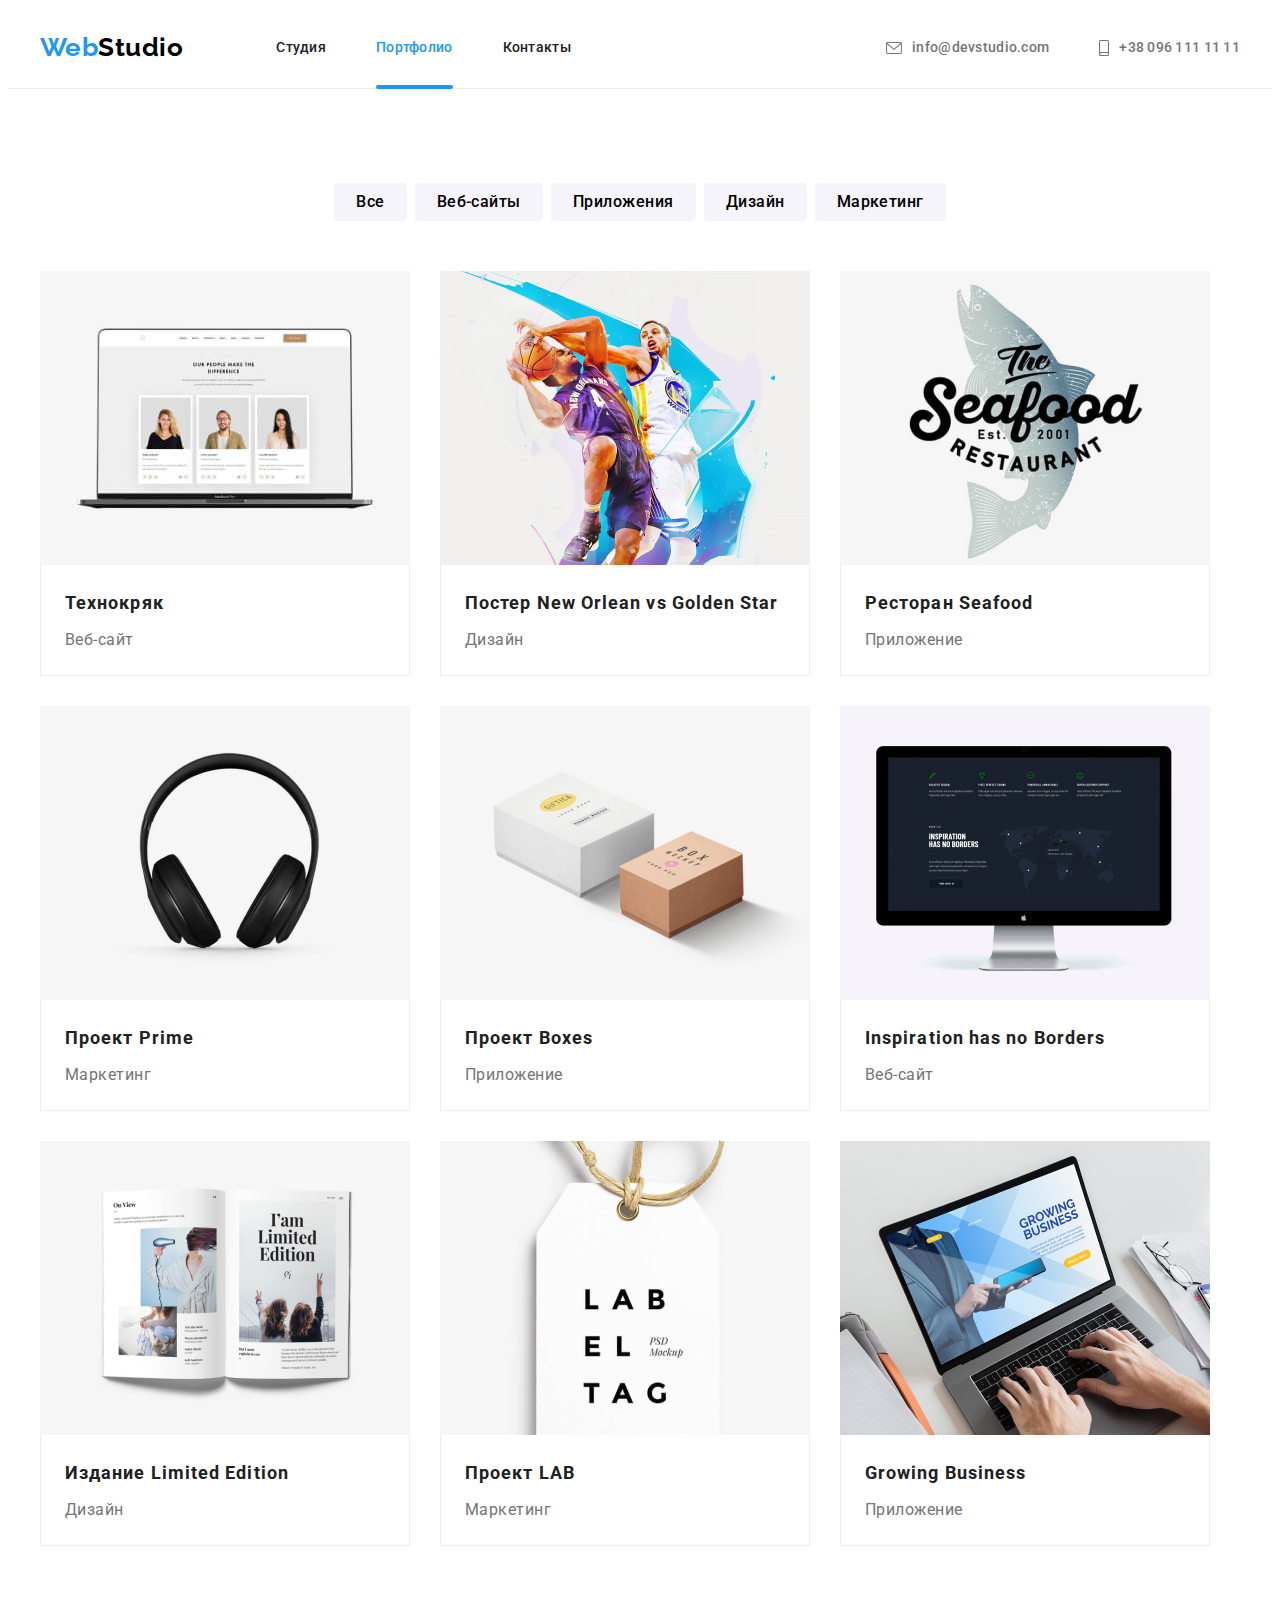
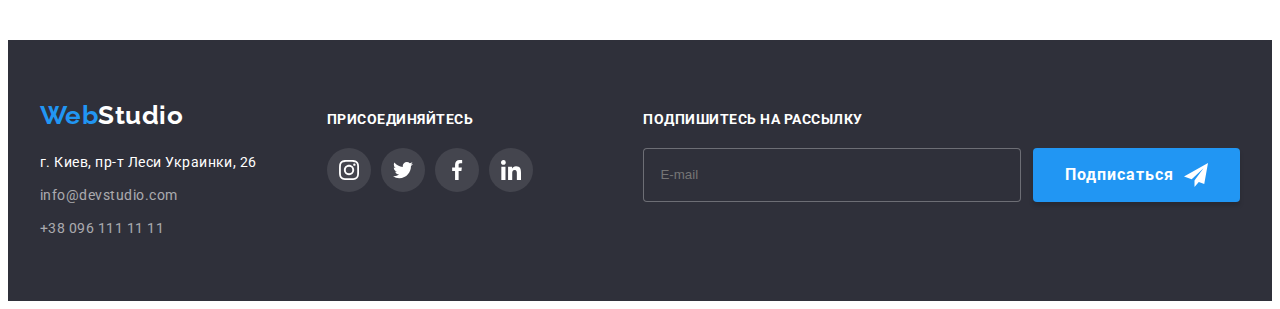
==== commit a95b126f: "correction-hw-07(2)" ====
--- a/portfolio.html
+++ b/portfolio.html
@@ -27,30 +27,31 @@
         <a href="/" class="logo">Web<span class="logo__studio">Studio</span></a>
         <nav class="header__nav">
           <ul class="site-nav list">
-            <li class="header-item">
+            <li class="site-nav__item">
               <a href="./index.html" class="site-nav__link">Студия</a>
             </li>
-            <li class="header-item">
-              <a href="./portfolio.html" class="site-nav__link current"
+            <li class="site-nav__item">
+              <a
+                href="./portfolio.html"
+                class="site-nav__link site-nav__current"
                 >Портфолио</a
               >
             </li>
-            <li class="header-item">
+            <li class="site-nav__item">
               <a href="" class="site-nav__link">Контакты</a>
             </li>
           </ul>
         </nav>
         <div class="header__contact">
           <ul class="contact-list list">
-            <li class="header-item">
+            <li class="contact-list__item">
               <a href="mailto:info@devstudio.com" class="contact-list__link">
                 <svg class="contact-list__icon" width="16px" height="12px">
-                  <use href="./images/symbol-defs.svg#icon-envelope"></use>
-                </svg>
-                info@devstudio.com
-              </a>
-            </li>
-            <li class="header-item">
+                  <use href="./images/symbol-defs.svg#icon-envelope"></use></svg
+                >info@devstudio.com
+              </a>
+            </li>
+            <li class="contact-list__item">
               <a href="tel:+380961111111" class="contact-list__link"
                 ><svg class="contact-list__icon" width="10px" height="16px">
                   <use href="./images/symbol-defs.svg#icon-smartphone"></use>
@@ -283,22 +284,24 @@
           <a href="/" class="logo"
             >Web<span class="logo__studio--secondary">Studio</span></a
           >
-          <address class="footer-address">
-            <ul class="footer-list list">
-              <li class="footer-list__item">
+          <address class="address__footer">
+            <ul class="secondary-contact__list list">
+              <li class="secondary-contact__item">
                 <a
                   href="https://www.google.com.ua/maps/place/%D0%B1%D1%83%D0%BB.+%D0%9B%D0%B5%D1%81%D0%B8+%D0%A3%D0%BA%D1%80%D0%B0%D0%B8%D0%BD%D0%BA%D0%B8,+26,+%D0%9A%D0%B8%D0%B5%D0%B2,+02000/@50.4265841,30.5361971,17z/data=!3m1!4b1!4m5!3m4!1s0x40d4cf0e033ecbe9:0x57a4dffefec77da0!8m2!3d50.4265807!4d30.5383858?hl=ru"
-                  class="footer-list__map-link"
+                  class="secondary-contact__map-link"
                   >г. Киев, пр-т Леси Украинки, 26</a
                 >
               </li>
-              <li class="footer-list__item">
-                <a href="mailto:info@devstudio.com" class="footer-list__link"
+              <li class="secondary-contact__item">
+                <a
+                  href="mailto:info@devstudio.com"
+                  class="secondary-contact__link"
                   >info@devstudio.com</a
                 >
               </li>
-              <li class="footer-list__item">
-                <a href="tel:+380961111111" class="footer-list__link"
+              <li class="secondary-contact__item">
+                <a href="tel:+380961111111" class="secondary-contact__link"
                   >+38 096 111 11 11</a
                 >
               </li>
@@ -307,47 +310,31 @@
         </div>
         <div class="footer__social">
           <h2 class="footer__title">присоединяйтесь</h2>
-          <ul class="footer-social-list list">
-            <li class="footer-social-list__item">
-              <a href="" class="footer-social-list__link">
-                <svg
-                  class="footer-social-list__icon"
-                  width="20px"
-                  height="20px"
-                >
+          <ul class="social-list list">
+            <li class="social-list__item">
+              <a href="" class="social-list__link--secondary-color">
+                <svg class="social-list__icon" width="20px" height="20px">
                   <use href="./images/symbol-defs.svg#icon-instagram"></use>
                 </svg>
               </a>
             </li>
-            <li class="footer-social-list__item">
-              <a href="" class="footer-social-list__link">
-                <svg
-                  class="footer-social-list__icon"
-                  width="20px"
-                  height="20px"
-                >
+            <li class="social-list__item">
+              <a href="" class="social-list__link--secondary-color">
+                <svg class="social-list__icon" width="20px" height="20px">
                   <use href="./images/symbol-defs.svg#icon-twitter"></use>
                 </svg>
               </a>
             </li>
-            <li class="footer-social-list__item">
-              <a href="" class="footer-social-list__link">
-                <svg
-                  class="footer-social-list__icon"
-                  width="20px"
-                  height="20px"
-                >
+            <li class="social-list__item">
+              <a href="" class="social-list__link--secondary-color">
+                <svg class="social-list__icon" width="20px" height="20px">
                   <use href="./images/symbol-defs.svg#icon-facebook"></use>
                 </svg>
               </a>
             </li>
-            <li class="footer-social-list__item">
-              <a href="" class="footer-social-list__link">
-                <svg
-                  class="footer-social-list__icon"
-                  width="20px"
-                  height="20px"
-                >
+            <li class="social-list__item">
+              <a href="" class="social-list__link--secondary-color">
+                <svg class="social-list__icon" width="20px" height="20px">
                   <use href="./images/symbol-defs.svg#icon-linkedin"></use>
                 </svg>
               </a>
@@ -355,18 +342,18 @@
           </ul>
         </div>
 
-        <div class="footer-subscribe">
+        <div class="footer__subscribe">
           <h2 class="footer__title">Подпишитесь на рассылку</h2>
-          <form action="" class="subskribe__form">
+          <form action="" class="subscribe__form">
             <input
               type="email"
               name="user-name"
               placeholder="E-mail"
-              class="subskribe__input"
+              class="subscribe-form__input"
             />
             <button type="submit" class="primary-button primary-button--flex">
               Подписаться
-              <svg class="subskribe__icon" width="24px" height="24px">
+              <svg class="primary-button__icon" width="24px" height="24px">
                 <use href="./images/symbol.svg#icon-telegram"></use>
               </svg>
             </button>
--- a/css/main.min.css
+++ b/css/main.min.css
@@ -1,2 +1,2 @@
-body{color:#757575;background-color:#fff;font-family:Roboto, sans-serif;letter-spacing:0.03em}.list{list-style:none}.visually-hidden{position:absolute;white-space:nowrap;width:1px;height:1px;overflow:hidden;border:0;padding:0;clip:rect(0 0 0 0);clip-path:inset(50%);margin:-1px}h1,h2,h3,h4,h5,h6,p,ul{margin:0;padding:0}img{display:block;max-width:100%;height:auto}.container{margin:0 auto;width:1200px;padding:0 15px}.section{padding:94px 0}.primary-button{background-color:#2196f3;cursor:pointer;color:#fff;font-family:inherit;font-weight:bold;font-size:16px;line-height:1.87;letter-spacing:0.06em;padding:10px 32px;border:0px;border-radius:4px;display:block;min-width:200px;min-height:50px;margin:0 auto;box-shadow:0px 4px 4px rgba(0,0,0,0.15)}.secondary-button{padding:6px 22px;background-color:#f5f4fa;cursor:pointer;font-family:inherit;font-weight:500;font-size:16px;line-height:1.62;letter-spacing:0.03em;border:0px;border-radius:4px;transition:color 250ms cubic-bezier(0.4, 0, 0.2, 1),background-color 250ms cubic-bezier(0.4, 0, 0.2, 1),box-shadow 250ms cubic-bezier(0.4, 0, 0.2, 1)}.secondary-button:hover,.secondary-button:focus{background-color:#2196f3;color:#fff;box-shadow:0px 3px 1px rgba(0,0,0,0.1),0px 1px 2px rgba(0,0,0,0.08),0px 2px 2px rgba(0,0,0,0.12)}.subskribe__icon{fill:currentColor;margin-left:10px}.primary-button--flex,.header__list,.contact-list__link,.service-list__overlay,.social-list__link,.footer__container,.footer-social-list__link,.modal__close,.form-field__checkbox,.contract__text,.check__item{display:flex;align-items:center}.section-title{color:#212121;font-size:36px;line-height:1.17;margin-bottom:50px;text-align:center}.main-item{margin-left:0px}.main-item:not(:first-child){margin-left:30px}.header{border-bottom:1px solid #ececec}.logo{color:#2196f3;text-decoration:none;font-family:Raleway, sans-serif;font-weight:bold;font-size:26px;line-height:1.2}.logo__studio{color:#000}.header__nav{margin-left:93px}.site-nav{display:flex}.header-item{margin-left:0px}.header-item:not(:first-child){margin-left:50px}.site-nav__link{display:block;padding-top:32px;padding-bottom:32px;color:#212121;text-decoration:none;font-weight:500;font-size:14px;line-height:1.14;letter-spacing:0.02em;transition:color 250ms cubic-bezier(0.4, 0, 0.2, 1)}.site-nav__link.current{color:#2196f3;position:relative}.site-nav__link:hover,.site-nav__link:focus{color:#2196f3}.current::after{content:"";position:absolute;left:0;bottom:-1px;display:block;width:100%;height:4px;background-color:#2196f3;border-radius:2px}.header__contact{margin-left:auto}.contact-list{display:flex}.contact-list__link{color:#757575;text-decoration:none;font-weight:500;font-size:14px;line-height:1.14;letter-spacing:0.02em;transition:color 250ms cubic-bezier(0.4, 0, 0.2, 1)}.contact-list__link:hover,.contact-list__link:focus{color:#2196f3}.contact-list__icon{margin-right:10px;fill:currentColor}.hero{background-color:#2f303a;text-align:center;padding:200px 0;max-width:1600px;margin:0 auto;background-image:linear-gradient(rgba(47,48,58,0.4), rgba(47,48,58,0.4)),url("../images/hero-img.jpg");background-size:cover;background-position:center}.hero__title{color:#fff;font-weight:900;font-size:44px;line-height:1.36;letter-spacing:0.06em;text-transform:uppercase;margin-bottom:30px}.section-quality{padding-bottom:47px}.quality-list{display:flex}.quality__title{color:#212121;font-size:14px;line-height:1.14;text-transform:uppercase;margin-bottom:10px}.quality__text{font-size:14px;line-height:1.71}.quality-list__icon-wrapper{display:flex;background:#f5f4fa;margin-bottom:30px;padding:25px 0px;justify-content:center;border-radius:4px}.quality-list__icon{display:block}.section-company{padding-top:47px}.service-list{display:flex}.service-list__img-wrapper{position:relative}.service-list__overlay{position:absolute;justify-content:center;left:0px;bottom:0px;width:100%;height:70px;background-color:rgba(47,48,58,0.8)}.service-list__overlay-text{font-weight:700;font-size:14px;line-height:1.14;text-transform:uppercase;color:#fff}.section-team{background-color:#f5f4fa}.team-list{display:flex}.team-list__teamate{background-color:#fff;padding:30px 32px;border-radius:0px 0px 4px 4px}.team-list__teamate-name{color:#212121;font-weight:500;font-size:16px;line-height:1.19;margin-bottom:10px;text-align:center}.team-list__teamate-text{font-size:16px;line-height:1.19;text-align:center;margin-bottom:16px}.team-list__team-shadow{box-shadow:0px 1px 3px rgba(0,0,0,0.12),0px 1px 1px rgba(0,0,0,0.14),0px 2px 1px rgba(0,0,0,0.2)}.social-list{display:flex}.social-list__link{justify-content:center;width:44px;height:44px;border-radius:50%;color:#afb1b8;transition:color 250ms cubic-bezier(0.4, 0, 0.2, 1),background-color 250ms cubic-bezier(0.4, 0, 0.2, 1)}.social-list__link:hover,.social-list__link:focus{background-color:#2196f3;color:#fff}.social-list__icon{fill:currentColor}.social-list__item:not(:first-child){margin-left:10px}.clients{display:flex}.clients__link{display:flex;justify-content:center;width:170px;padding:16px 0;border:1px solid #afb1b8;border-radius:4px;color:#afb1b8;transition:color 250ms cubic-bezier(0.4, 0, 0.2, 1),border 250ms cubic-bezier(0.4, 0, 0.2, 1)}.clients__link:focus,.clients__link:hover{border:1px solid #2196f3;color:#2196f3}.clients__list:not(:first-child){margin-left:30px}.clients__icon{fill:currentColor}.footer{background-color:#2f303a;padding:60px 0}.logo__studio--secondary{color:#fff}.footer-address{font-style:normal;margin-top:20px}.footer-list__map-link{display:inline-block;color:#fff;text-decoration:none;font-size:14px;line-height:1.71;transition:color 250ms cubic-bezier(0.4, 0, 0.2, 1)}.footer-list__map-link:hover,.footer-list__map-link:focus{color:#2196f3}.footer-list__link{display:inline-block;color:rgba(255,255,255,0.6);text-decoration:none;font-size:14px;line-height:1.71;transition:color 250ms cubic-bezier(0.4, 0, 0.2, 1)}.footer-list__link:hover,.footer-list__link:focus{color:#2196f3}.footer-list__item{margin-bottom:0}.footer-list__item:not(:last-child){margin-bottom:9px}.footer__social{margin-left:70px}.footer__title{font-size:14px;line-height:1.14;color:#fff;text-transform:uppercase;margin-bottom:20px}.footer-social-list{display:flex}.footer-social-list__link{justify-content:center;width:44px;height:44px;border-radius:50%;color:#fff;background-color:rgba(255,255,255,0.1);transition:background-color 250ms cubic-bezier(0.4, 0, 0.2, 1)}.footer-social-list__link:hover,.footer-social-list__link:focus{background-color:#2196f3}.footer-social-list__icon{fill:currentColor}.footer-social-list__item:not(:first-child){margin-left:10px}.subskribe__form{display:flex}.footer-subscribe{margin-left:auto}.subskribe__input{width:358px;height:50px;margin-right:12px;padding-left:16px;border:1px solid rgba(255,255,255,0.3);border-radius:4px;background-color:#2f303a;outline:none;color:#fff}.filter-list{display:flex;justify-content:center;margin-bottom:50px}.filter-list__item{margin-left:0px}.filter-list__item:not(:first-child){margin-left:8px}.portfolio-list__type{padding:20px 24px;border:1px solid #eee;border-top:none}.portfolio-list{display:flex;flex-wrap:wrap}.portfolio-list__item{width:370px}.portfolio-list__item:not(:nth-child(3n)){margin-right:30px}.portfolio-list__item:not(:nth-last-child(-n+3)){margin-bottom:30px}.portfolio-list__item:hover,.portfolio-list__item:focus{box-shadow:0px 1px 1px rgba(0,0,0,0.12),0px 4px 4px rgba(0,0,0,0.06),1px 4px 6px rgba(0,0,0,0.16)}.portfolio-list__item:focus .portfolio-list__overlay,.portfolio-list__item:hover .portfolio-list__overlay{transform:translateY(0)}.portfolio-list__img-wrapper{position:relative;overflow:hidden}.portfolio-list__overlay{position:absolute;top:0;left:0;width:100%;height:100%;padding:63px 24px;background:rgba(33,150,243,0.9);transform:translatey(100%);transition:transform 250ms cubic-bezier(0.4, 0, 0.2, 1)}.portfolio-list__overlay-text{font-size:18px;line-height:1.56;color:#fff}.portfolio-list__title{margin-bottom:4px;color:#212121;font-size:18px;line-height:2;letter-spacing:0.06em}.portfolio-list__text{font-size:16px;line-height:1.87;letter-spacing:0.03em}.backdrop{position:fixed;z-index:100;top:0;left:0;width:100%;height:100%;background:rgba(0,0,0,0.2);transition:opacity 250ms cubic-bezier(0.4, 0, 0.2, 1),visibility 250ms cubic-bezier(0.4, 0, 0.2, 1)}.backdrop.is-hidden .modal{transform:translate(-50%, -50%) scale(0.4)}.is-hidden{opacity:0;pointer-events:none;visibility:hidden}.modal{position:absolute;top:50%;left:50%;width:528px;min-height:581px;padding:40px;background-color:#fff;box-shadow:0px 1px 3px rgba(0,0,0,0.12),0px 1px 1px rgba(0,0,0,0.14),0px 2px 1px rgba(0,0,0,0.2);border-radius:4px;transform:translate(-50%, -50%) scale(1);transition:transform 350ms cubic-bezier(0.4, 0, 0.2, 1)}.modal__close{position:absolute;top:8px;right:8px;border:1px solid rgba(0,0,0,0.1);border-radius:50%;background-color:#fff;width:30px;height:30px;cursor:pointer;justify-content:center;transition:color 250ms cubic-bezier(0.4, 0, 0.2, 1)}.modal__close:hover,.modal__close:focus{color:#2196f3}.icon-close{fill:currentColor}.modal__title{font-weight:700;font-size:20px;line-height:1.15;text-align:center;color:#212121;margin-bottom:12px}.form-field__input{margin-bottom:10px}.input-wrap{position:relative}.icon__input{position:absolute;top:50%;transform:translateY(-50%);left:12px;transition:fill 250ms cubic-bezier(0.4, 0, 0.2, 1)}.label{display:block;text-align:left;font-size:12px;line-height:1.17;letter-spacing:0.01em;margin-bottom:4px}.input{width:448px;height:40px;padding-left:42px;border:1px solid rgba(33,33,33,0.2);border-radius:4px;outline:none;cursor:pointer;transition:border-color 250ms cubic-bezier(0.4, 0, 0.2, 1)}.input:focus{border-color:#2196f3}.input:focus+.icon__input{fill:#2196f3}.form-field__textarea{margin-bottom:20px}.textarea__text{width:100%;height:120px;border:1px solid rgba(33,33,33,0.2);border-radius:4px;padding:12px 16px;outline:none;resize:none;cursor:pointer;transition:border-color 250ms cubic-bezier(0.4, 0, 0.2, 1)}.textarea__text::placeholder{font-size:14px;line-height:1.14;letter-spacing:0.01em;color:rgba(117,117,117,0.5)}.textarea__text:focus{border-color:#2196f3}.form-field__checkbox{margin-bottom:30px}.contract__text{font-size:14px;line-height:1.71}.contract__link{font-size:14px;line-height:1.71;color:#2196f3;margin-left:7px}.check__item{justify-content:center;width:16px;height:15px;border:2px solid #212121;border-radius:2px;margin-right:8px;cursor:pointer;transition:background-color 250ms cubic-bezier(0.4, 0, 0.2, 1)}.icon__check{fill:#fff}.checkbox:checked+.check__item{background-color:#2196f3;border:none}
+body{color:#757575;background-color:#fff;font-family:Roboto, sans-serif;letter-spacing:0.03em}.list{list-style:none}h1,h2,h3,h4,h5,h6,p,ul{margin:0;padding:0}.visually-hidden{position:absolute;white-space:nowrap;width:1px;height:1px;overflow:hidden;border:0;padding:0;clip:rect(0 0 0 0);clip-path:inset(50%);margin:-1px}img{display:block;max-width:100%;height:auto}.container{margin:0 auto;width:1200px;padding:0 15px}.section{padding:94px 0}.primary-button{background-color:#2196f3;cursor:pointer;color:#fff;font-family:inherit;font-weight:bold;font-size:16px;line-height:1.87;letter-spacing:0.06em;padding:10px 32px;border:0px;border-radius:4px;display:block;min-width:200px;min-height:50px;margin:0 auto;box-shadow:0px 4px 4px rgba(0,0,0,0.15)}.primary-button__icon{fill:currentColor;margin-left:10px}.secondary-button{padding:6px 22px;background-color:#f5f4fa;cursor:pointer;font-family:inherit;font-weight:500;font-size:16px;line-height:1.62;letter-spacing:0.03em;border:0px;border-radius:4px;transition:color 250ms cubic-bezier(0.4, 0, 0.2, 1),background-color 250ms cubic-bezier(0.4, 0, 0.2, 1),box-shadow 250ms cubic-bezier(0.4, 0, 0.2, 1)}.secondary-button:hover,.secondary-button:focus{background-color:#2196f3;color:#fff;box-shadow:0px 3px 1px rgba(0,0,0,0.1),0px 1px 2px rgba(0,0,0,0.08),0px 2px 2px rgba(0,0,0,0.12)}.close__button{position:absolute;top:8px;right:8px;border:1px solid rgba(0,0,0,0.1);border-radius:50%;background-color:#fff;width:30px;height:30px;cursor:pointer;justify-content:center;transition:color 250ms cubic-bezier(0.4, 0, 0.2, 1)}.close__button:hover,.close__button:focus{color:#2196f3}.close-button__icon{fill:currentColor}.primary-button--flex,.close__button,.header__list,.contact-list__link,.service-list__overlay,.social-list__link,.social-list__link--secondary-color,.checkbox,.checkbox__label,.checkbox__icon-wrapper{display:flex;align-items:center}.quality-list__item:not(:first-child),.service-list__item:not(:first-child),.team-list__item:not(:first-child),.clients__item:not(:first-child){margin-left:30px}.section-title{color:#212121;font-size:36px;line-height:1.17;margin-bottom:50px;text-align:center}.logo{color:#2196f3;text-decoration:none;font-family:Raleway, sans-serif;font-weight:bold;font-size:26px;line-height:1.2}.logo__studio{color:#000}.logo__studio--secondary{color:#fff}.header{border-bottom:1px solid #ececec}.header__nav{margin-left:93px}.header__contact{margin-left:auto}.site-nav{display:flex}.site-nav__item:not(:first-child){margin-left:50px}.site-nav__link{display:block;padding-top:32px;padding-bottom:32px;color:#212121;text-decoration:none;font-weight:500;font-size:14px;line-height:1.14;letter-spacing:0.02em;transition:color 250ms cubic-bezier(0.4, 0, 0.2, 1)}.site-nav__link.site-nav__current{color:#2196f3;position:relative}.site-nav__link:hover,.site-nav__link:focus{color:#2196f3}.site-nav__current::after{content:"";position:absolute;left:0;bottom:-1px;display:block;width:100%;height:4px;background-color:#2196f3;border-radius:2px}.contact-list__item:not(:first-child){margin-left:50px}.contact-list{display:flex}.contact-list__link{color:#757575;text-decoration:none;font-weight:500;font-size:14px;line-height:1.14;letter-spacing:0.02em;transition:color 250ms cubic-bezier(0.4, 0, 0.2, 1)}.contact-list__link:hover,.contact-list__link:focus{color:#2196f3}.contact-list__icon{margin-right:10px;fill:currentColor}.hero{background-color:#2f303a;text-align:center;padding:200px 0;max-width:1600px;margin:0 auto;background-image:linear-gradient(rgba(47,48,58,0.4), rgba(47,48,58,0.4)),url("../images/hero-img.jpg");background-size:cover;background-position:center}.hero__title{color:#fff;font-weight:900;font-size:44px;line-height:1.36;letter-spacing:0.06em;text-transform:uppercase;margin-bottom:30px}.section-quality{padding-bottom:47px}.quality-list{display:flex}.quality-list__title{color:#212121;font-size:14px;line-height:1.14;text-transform:uppercase;margin-bottom:10px}.quality-list__text{font-size:14px;line-height:1.71}.quality-list__icon-wrapper{display:flex;background:#f5f4fa;margin-bottom:30px;padding:25px 0px;justify-content:center;border-radius:4px}.quality-list__icon{display:block}.section-company{padding-top:47px}.service-list{display:flex}.service-list__img-wrapper{position:relative}.service-list__overlay{position:absolute;justify-content:center;left:0px;bottom:0px;width:100%;height:70px;background-color:rgba(47,48,58,0.8)}.service-list__overlay-text{font-weight:700;font-size:14px;line-height:1.14;text-transform:uppercase;color:#fff}.section-team{background-color:#f5f4fa}.team-list{display:flex}.team-list__item{box-shadow:0px 1px 3px rgba(0,0,0,0.12),0px 1px 1px rgba(0,0,0,0.14),0px 2px 1px rgba(0,0,0,0.2)}.team-list__teamate{background-color:#fff;padding:30px 32px;border-radius:0px 0px 4px 4px}.team-list__teamate-name{color:#212121;font-weight:500;font-size:16px;line-height:1.19;margin-bottom:10px;text-align:center}.team-list__teamate-text{font-size:16px;line-height:1.19;text-align:center;margin-bottom:16px}.social-list{display:flex}.social-list__link{justify-content:center;width:44px;height:44px;border-radius:50%;color:#afb1b8;transition:color 250ms cubic-bezier(0.4, 0, 0.2, 1),background-color 250ms cubic-bezier(0.4, 0, 0.2, 1)}.social-list__link:hover,.social-list__link:focus{background-color:#2196f3;color:#fff}.social-list__icon{fill:currentColor}.social-list__item:not(:first-child){margin-left:10px}.social-list__link--secondary-color{justify-content:center;width:44px;height:44px;border-radius:50%;color:#fff;background-color:rgba(255,255,255,0.1);transition:background-color 250ms cubic-bezier(0.4, 0, 0.2, 1)}.social-list__link--secondary-color:hover,.social-list__link--secondary-color:focus{background-color:#2196f3}.clients{display:flex}.clients__link{display:flex;justify-content:center;width:170px;padding:16px 0;border:1px solid #afb1b8;border-radius:4px;color:#afb1b8;transition:color 250ms cubic-bezier(0.4, 0, 0.2, 1),border 250ms cubic-bezier(0.4, 0, 0.2, 1)}.clients__link:focus,.clients__link:hover{border:1px solid #2196f3;color:#2196f3}.clients__icon{fill:currentColor}.footer{background-color:#2f303a;padding:60px 0}.footer__container{display:flex}address{font-style:normal}.address__footer{margin-top:20px}.footer__social{margin-left:70px;margin-top:12px}.footer__title{font-size:14px;line-height:1.14;color:#fff;text-transform:uppercase;margin-bottom:20px}.footer__subscribe{margin-left:auto;margin-top:12px}.secondary-contact__map-link{display:inline-block;color:#fff;text-decoration:none;font-size:14px;line-height:1.71;transition:color 250ms cubic-bezier(0.4, 0, 0.2, 1)}.secondary-contact__map-link:hover,.secondary-contact__map-link:focus{color:#2196f3}.secondary-contact__link{display:inline-block;color:rgba(255,255,255,0.6);text-decoration:none;font-size:14px;line-height:1.71;transition:color 250ms cubic-bezier(0.4, 0, 0.2, 1)}.secondary-contact__link:hover,.secondary-contact__link:focus{color:#2196f3}.secondary-contact__item:not(:last-child){margin-bottom:9px}.subscribe__form{display:flex}.subscribe-form__input{width:358px;height:50px;margin-right:12px;padding-left:16px;border:1px solid rgba(255,255,255,0.3);border-radius:4px;background-color:#2f303a;outline:none;color:#fff}.filter-list{display:flex;justify-content:center;margin-bottom:50px}.filter-list__item{margin-left:0px}.filter-list__item:not(:first-child){margin-left:8px}.portfolio-list__type{padding:20px 24px;border:1px solid #eee;border-top:none}.portfolio-list{display:flex;flex-wrap:wrap}.portfolio-list__item{width:370px}.portfolio-list__item:not(:nth-child(3n)){margin-right:30px}.portfolio-list__item:not(:nth-last-child(-n+3)){margin-bottom:30px}.portfolio-list__item:hover,.portfolio-list__item:focus{box-shadow:0px 1px 1px rgba(0,0,0,0.12),0px 4px 4px rgba(0,0,0,0.06),1px 4px 6px rgba(0,0,0,0.16)}.portfolio-list__item:focus .portfolio-list__overlay,.portfolio-list__item:hover .portfolio-list__overlay{transform:translateY(0)}.portfolio-list__img-wrapper{position:relative;overflow:hidden}.portfolio-list__overlay{position:absolute;top:0;left:0;width:100%;height:100%;padding:63px 24px;background:rgba(33,150,243,0.9);transform:translatey(100%);transition:transform 250ms cubic-bezier(0.4, 0, 0.2, 1)}.portfolio-list__overlay-text{font-size:18px;line-height:1.56;color:#fff}.portfolio-list__name{margin-bottom:4px;color:#212121;font-size:18px;line-height:2;letter-spacing:0.06em}.portfolio-list__description{font-size:16px;line-height:1.87;letter-spacing:0.03em}.backdrop{position:fixed;z-index:100;top:0;left:0;width:100%;height:100%;background:rgba(0,0,0,0.2);transition:opacity 250ms cubic-bezier(0.4, 0, 0.2, 1),visibility 250ms cubic-bezier(0.4, 0, 0.2, 1)}.backdrop.is-hidden .modal{transform:translate(-50%, -50%) scale(0.4)}.is-hidden{opacity:0;pointer-events:none;visibility:hidden}.modal{position:absolute;top:50%;left:50%;width:528px;min-height:581px;padding:40px;background-color:#fff;box-shadow:0px 1px 3px rgba(0,0,0,0.12),0px 1px 1px rgba(0,0,0,0.14),0px 2px 1px rgba(0,0,0,0.2);border-radius:4px;transform:translate(-50%, -50%) scale(1);transition:transform 350ms cubic-bezier(0.4, 0, 0.2, 1)}.modal__title{font-weight:700;font-size:20px;line-height:1.15;text-align:center;color:#212121;margin-bottom:12px}.input-field{margin-bottom:10px}.input-field__group-absolute{position:relative}.input-field__icon{position:absolute;top:50%;transform:translateY(-50%);left:12px;transition:fill 250ms cubic-bezier(0.4, 0, 0.2, 1)}.input-field__input{width:448px;height:40px;padding-left:42px;border:1px solid rgba(33,33,33,0.2);border-radius:4px;outline:none;cursor:pointer;transition:border-color 250ms cubic-bezier(0.4, 0, 0.2, 1)}.input-field__input:focus{border-color:#2196f3}.input-field__input:focus+.input-field__icon{fill:#2196f3}.label{display:block;text-align:left;font-size:12px;line-height:1.17;letter-spacing:0.01em;margin-bottom:4px}.textarea-field{margin-bottom:20px}.textarea-field__input{width:100%;height:120px;border:1px solid rgba(33,33,33,0.2);border-radius:4px;padding:12px 16px;outline:none;resize:none;cursor:pointer;transition:border-color 250ms cubic-bezier(0.4, 0, 0.2, 1)}.textarea-field__input::placeholder{font-size:14px;line-height:1.14;letter-spacing:0.01em;color:rgba(117,117,117,0.5)}.textarea-field__input:focus{border-color:#2196f3}.checkbox{margin-bottom:30px}.checkbox__label{font-size:14px;line-height:1.71}.contract__link{font-size:14px;line-height:1.71;color:#2196f3;margin-left:7px}.checkbox__icon-wrapper{justify-content:center;width:16px;height:15px;border:2px solid #212121;border-radius:2px;margin-right:8px;cursor:pointer;transition:background-color 250ms cubic-bezier(0.4, 0, 0.2, 1)}.checkbox__icon-wrapper{fill:#fff}.checkbox__input:checked+.checkbox__icon-wrapper{background-color:#2196f3;border:none}
 /*# sourceMappingURL=main.min.css.map */